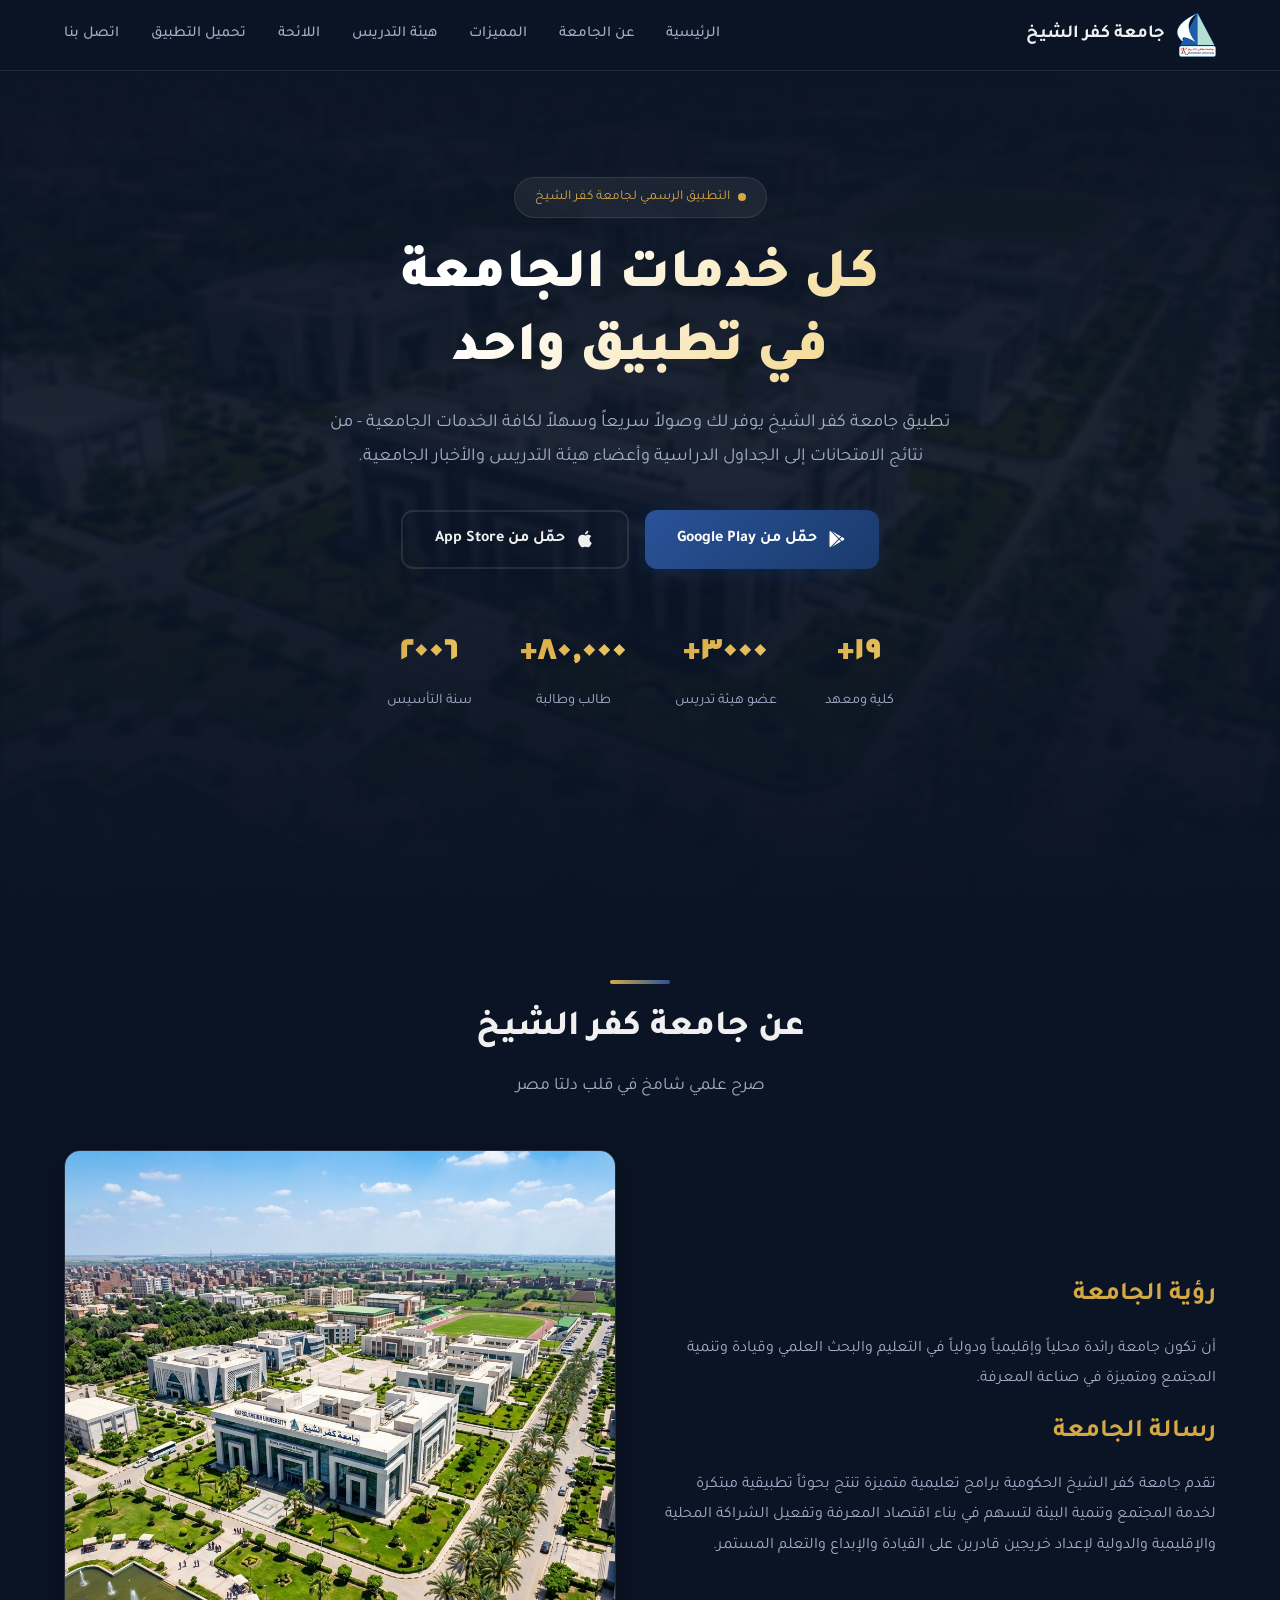
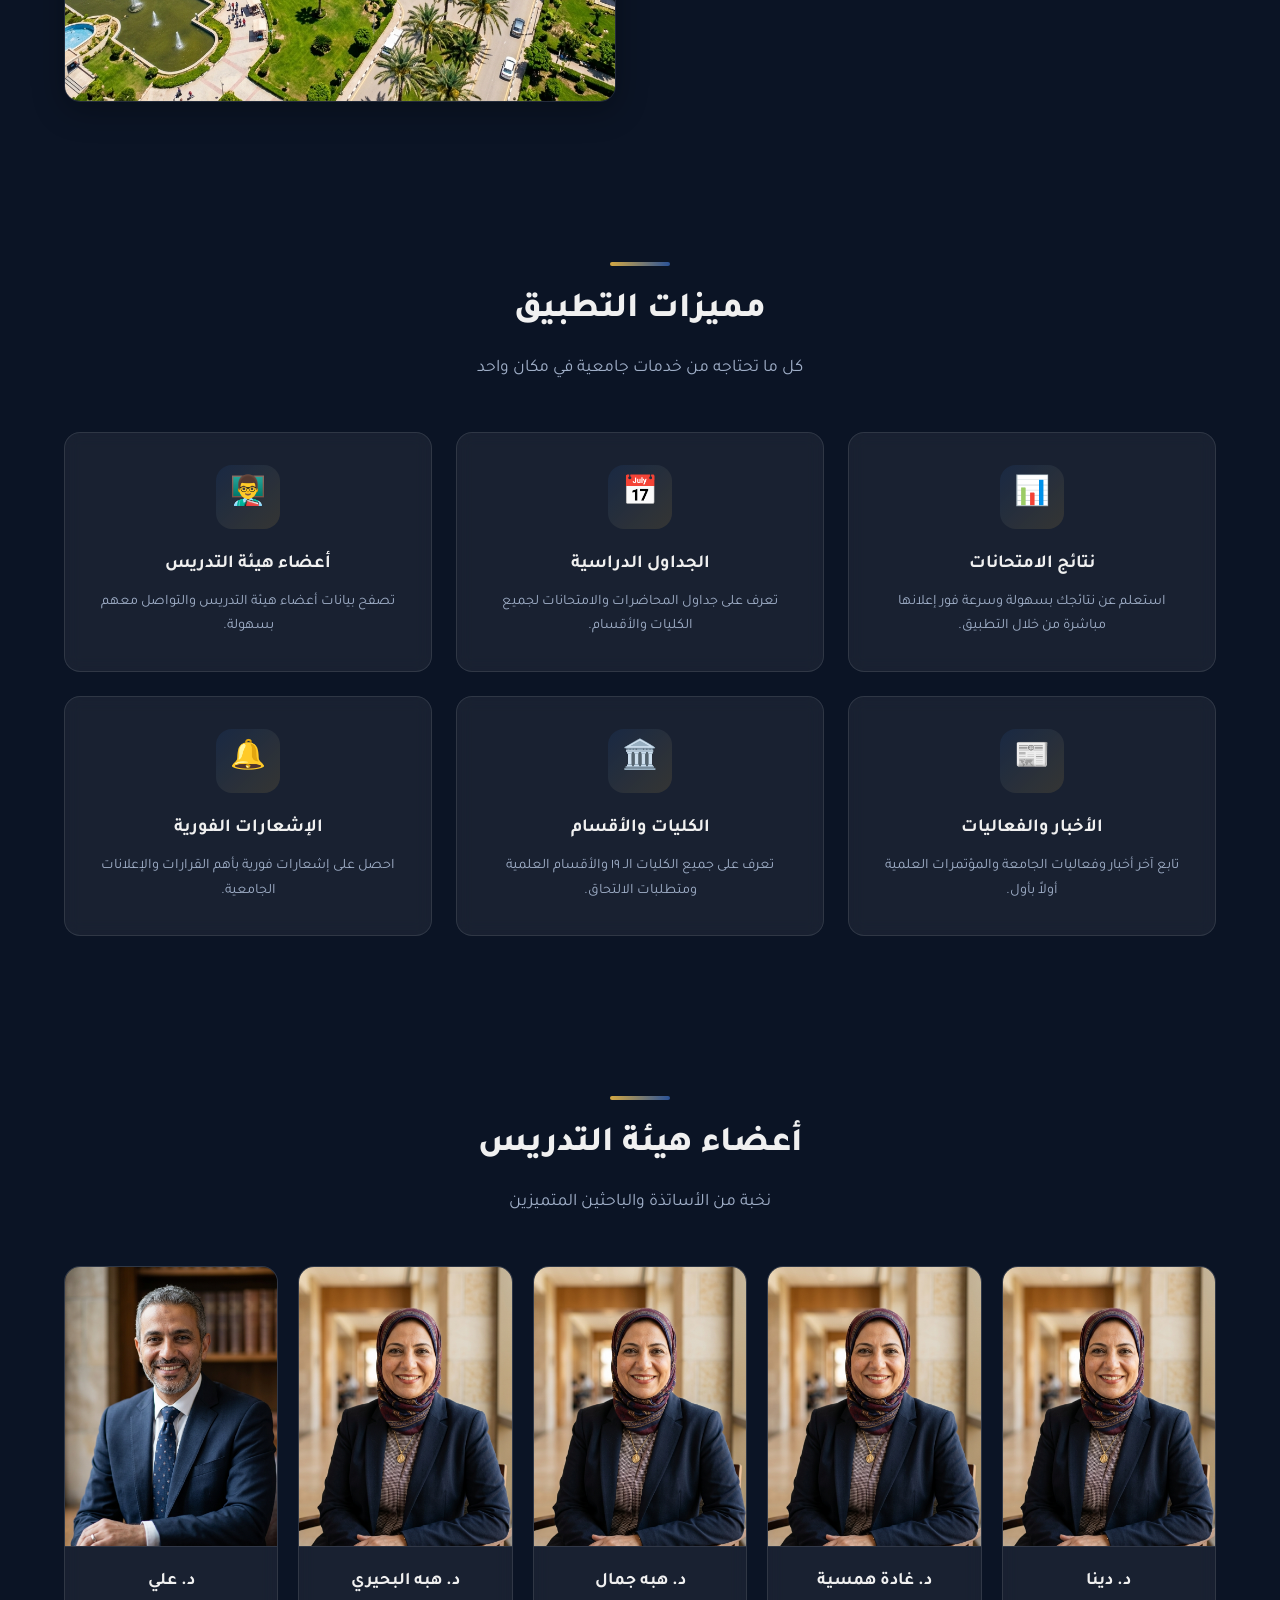
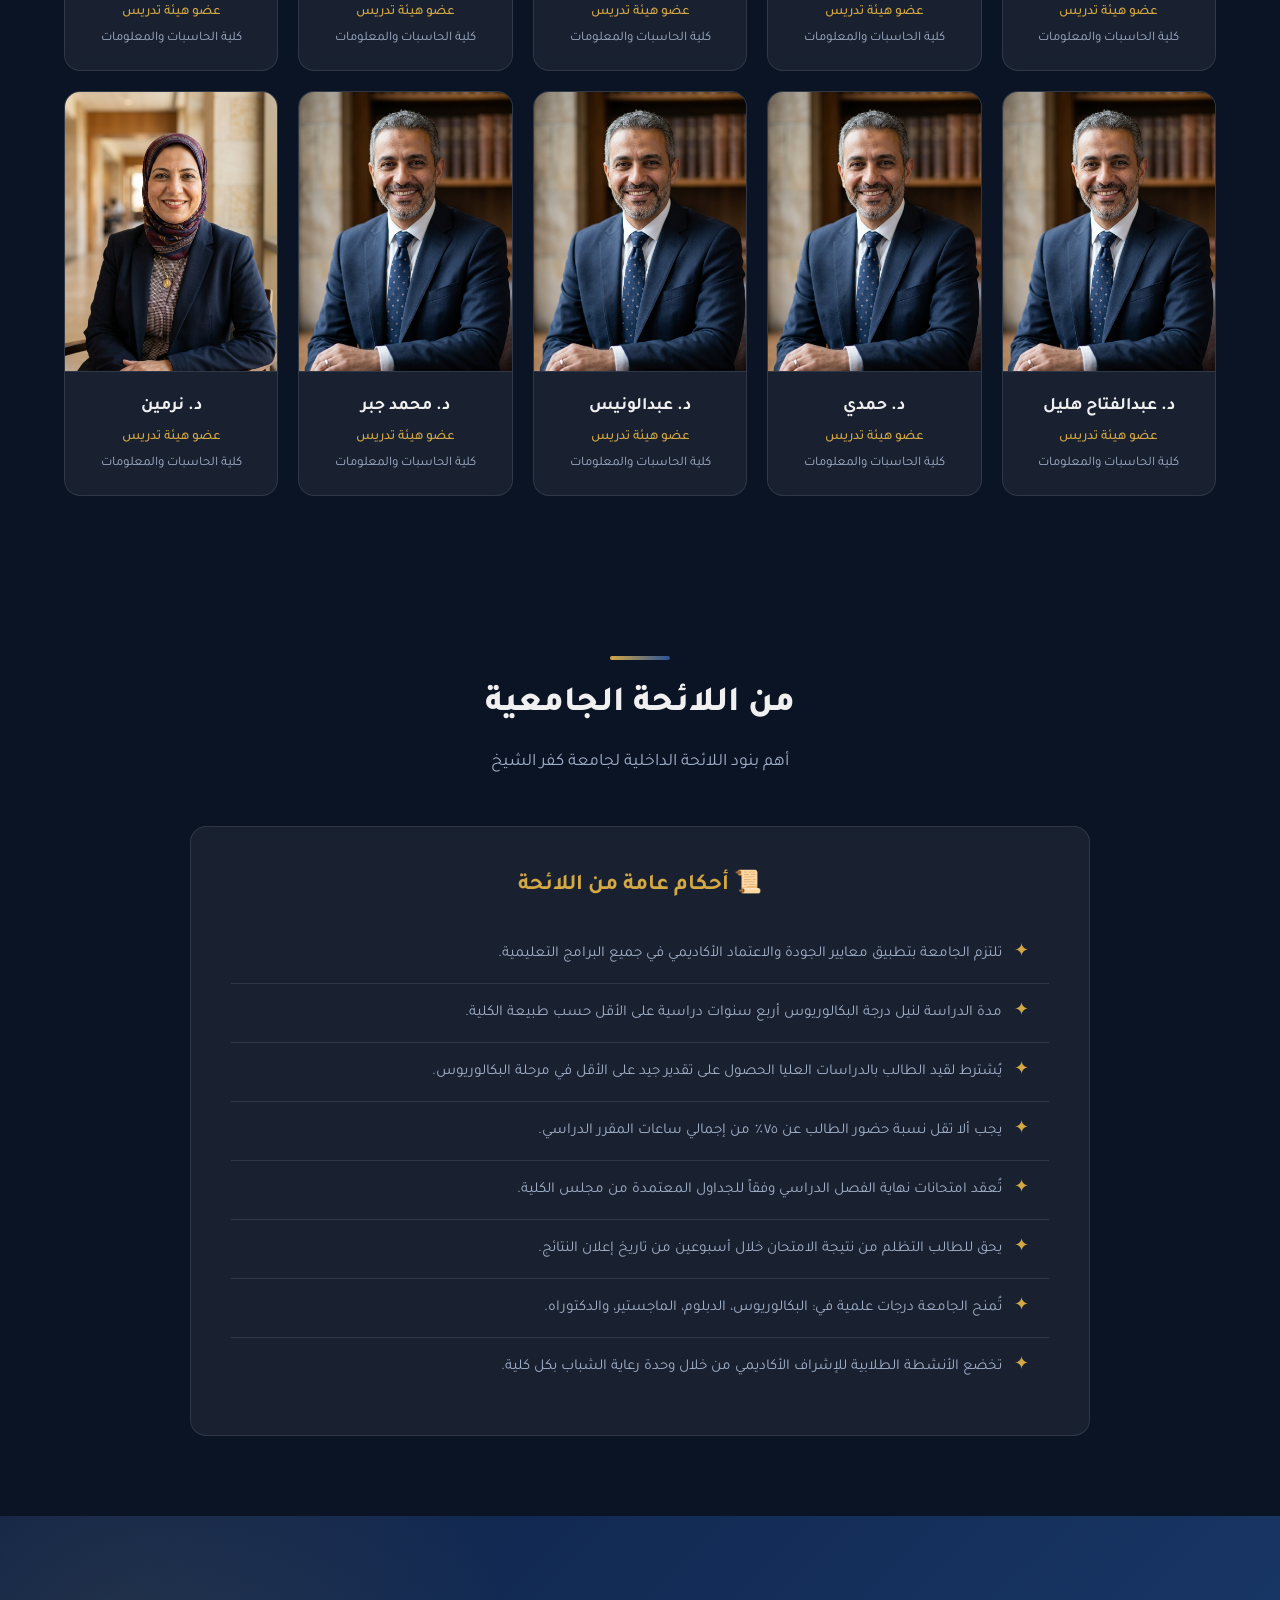
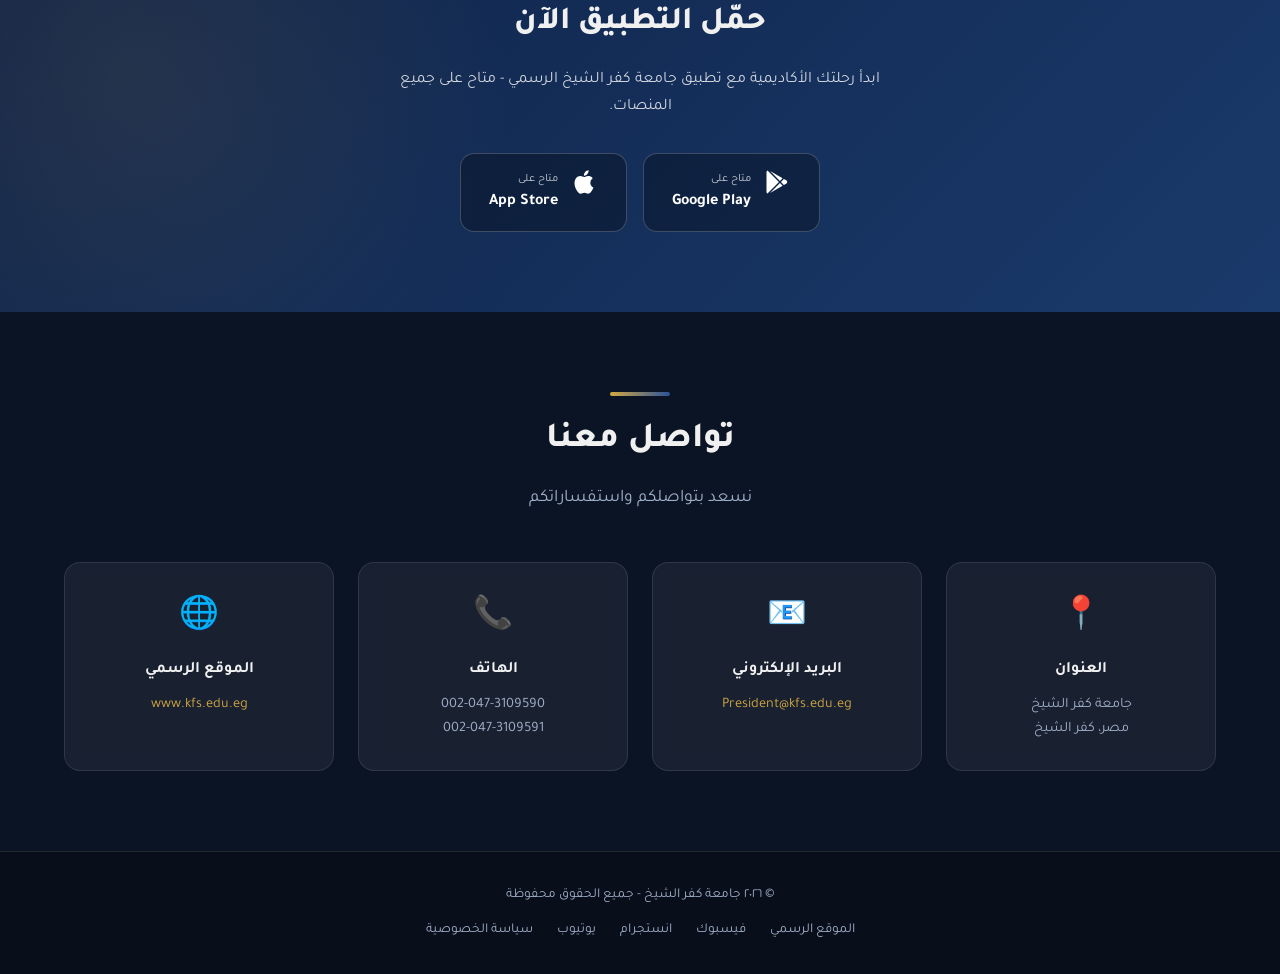
==== index.html @ 8e5686a5 "feat: initialize college website project with structured layout, responsive styling, and core assets" ====
<!DOCTYPE html>
<html lang="ar" dir="rtl">
<head>
  <meta charset="UTF-8">
  <meta name="viewport" content="width=device-width, initial-scale=1.0">
  <title>جامعة كفر الشيخ | التطبيق الرسمي</title>
  <meta name="description" content="التطبيق الرسمي لجامعة كفر الشيخ - خدمات إلكترونية متكاملة للطلاب وأعضاء هيئة التدريس والموظفين. حمّل التطبيق الآن.">
  <link rel="stylesheet" href="style.css">
</head>
<body>

<!-- ========== NAVBAR ========== -->
<nav class="navbar" id="navbar">
  <div class="container">
    <a href="#" class="nav-logo">
      <img src="assets/logo.png" alt="شعار جامعة كفر الشيخ" style="height:44px;">
      <span>جامعة كفر الشيخ</span>
    </a>
    <ul class="nav-links" id="navLinks">
      <li><a href="#hero">الرئيسية</a></li>
      <li><a href="#about">عن الجامعة</a></li>
      <li><a href="#features">المميزات</a></li>
      <li><a href="#faculty">هيئة التدريس</a></li>
      <li><a href="#regulations">اللائحة</a></li>
      <li><a href="#download">تحميل التطبيق</a></li>
      <li><a href="#contact">اتصل بنا</a></li>
    </ul>
    <button class="nav-toggle" id="navToggle" aria-label="القائمة">☰</button>
  </div>
</nav>

<!-- ========== HERO ========== -->
<section class="hero" id="hero">
  <div class="hero-bg">
    <img src="assets/images/campus-hero.png" alt="حرم جامعة كفر الشيخ">
  </div>
  <div class="container">
    <div class="hero-badge">
      <span class="dot"></span>
      التطبيق الرسمي لجامعة كفر الشيخ
    </div>
    <h1>كل خدمات الجامعة<br>في تطبيق واحد</h1>
    <p>تطبيق جامعة كفر الشيخ يوفر لك وصولاً سريعاً وسهلاً لكافة الخدمات الجامعية - من نتائج الامتحانات إلى الجداول الدراسية وأعضاء هيئة التدريس والأخبار الجامعية.</p>
    <div class="hero-buttons">
      <a href="https://play.google.com/store/apps/details?id=kfs.edu.eg&hl=ar" target="_blank" class="btn-primary" id="hero-download-btn">
        <svg width="20" height="20" viewBox="0 0 24 24" fill="currentColor"><path d="M3,20.5V3.5C3,2.91 3.34,2.39 3.84,2.15L13.69,12L3.84,21.85C3.34,21.61 3,21.09 3,20.5M16.81,15.12L6.05,21.34L14.54,12.85L16.81,15.12M20.16,10.81C20.5,11.08 20.75,11.5 20.75,12C20.75,12.5 20.53,12.9 20.18,13.18L17.89,14.5L15.39,12L17.89,9.5L20.16,10.81M6.05,2.66L16.81,8.88L14.54,11.15L6.05,2.66Z"/></svg>
        حمّل من Google Play
      </a>
      <a href="https://apps.apple.com/us/app/%D8%AC%D8%A7%D9%85%D8%B9%D8%A9-%D9%83%D9%81%D8%B1%D8%A7%D9%84%D8%B4%D9%8A%D8%AE/id6449624998" target="_blank" class="btn-outline" id="hero-appstore-btn">
        <svg width="20" height="20" viewBox="0 0 24 24" fill="currentColor"><path d="M18.71,19.5C17.88,20.74 17,21.95 15.66,21.97C14.32,22 13.89,21.18 12.37,21.18C10.84,21.18 10.37,21.95 9.1,22C7.79,22.05 6.8,20.68 5.96,19.47C4.25,17 2.94,12.45 4.7,9.39C5.57,7.87 7.13,6.91 8.82,6.88C10.1,6.86 11.32,7.75 12.11,7.75C12.89,7.75 14.37,6.68 15.92,6.84C16.57,6.87 18.39,7.1 19.56,8.82C19.47,8.88 17.39,10.1 17.41,12.63C17.44,15.65 20.06,16.66 20.09,16.67C20.06,16.74 19.67,18.11 18.71,19.5M13,3.5C13.73,2.67 14.94,2.04 15.94,2C16.07,3.17 15.6,4.35 14.9,5.19C14.21,6.04 13.07,6.7 11.95,6.61C11.8,5.46 12.36,4.26 13,3.5Z"/></svg>
        حمّل من App Store
      </a>
    </div>
    <div class="hero-stats">
      <div class="stat-item">
        <div class="stat-number">١٩+</div>
        <div class="stat-label">كلية ومعهد</div>
      </div>
      <div class="stat-item">
        <div class="stat-number">٣٠٠٠+</div>
        <div class="stat-label">عضو هيئة تدريس</div>
      </div>
      <div class="stat-item">
        <div class="stat-number">٨٠,٠٠٠+</div>
        <div class="stat-label">طالب وطالبة</div>
      </div>
      <div class="stat-item">
        <div class="stat-number">٢٠٠٦</div>
        <div class="stat-label">سنة التأسيس</div>
      </div>
    </div>
  </div>
</section>

<!-- ========== ABOUT ========== -->
<section id="about">
  <div class="container">
    <div class="accent-line"></div>
    <h2 class="section-title">عن جامعة كفر الشيخ</h2>
    <p class="section-subtitle">صرح علمي شامخ في قلب دلتا مصر</p>
    <div class="about-grid">
      <div class="about-text">
        <h3>رؤية الجامعة</h3>
        <p>أن تكون جامعة رائدة محلياً وإقليمياً ودولياً في التعليم والبحث العلمي وقيادة وتنمية المجتمع ومتميزة في صناعة المعرفة.</p>
        <h3>رسالة الجامعة</h3>
        <p>تقدم جامعة كفر الشيخ الحكومية برامج تعليمية متميزة تنتج بحوثاً تطبيقية مبتكرة لخدمة المجتمع وتنمية البيئة لتسهم في بناء اقتصاد المعرفة وتفعيل الشراكة المحلية والإقليمية والدولية لإعداد خريجين قادرين على القيادة والإبداع والتعلم المستمر.</p>
      </div>
      <div class="about-image">
        <img src="assets/images/campus-hero.png" alt="حرم جامعة كفر الشيخ" loading="lazy">
      </div>
    </div>
  </div>
</section>

<!-- ========== FEATURES ========== -->
<section id="features">
  <div class="container">
    <div class="accent-line"></div>
    <h2 class="section-title">مميزات التطبيق</h2>
    <p class="section-subtitle">كل ما تحتاجه من خدمات جامعية في مكان واحد</p>
    <div class="features-grid">
      <div class="feature-card">
        <div class="feature-icon">📊</div>
        <h3>نتائج الامتحانات</h3>
        <p>استعلم عن نتائجك بسهولة وسرعة فور إعلانها مباشرة من خلال التطبيق.</p>
      </div>
      <div class="feature-card">
        <div class="feature-icon">📅</div>
        <h3>الجداول الدراسية</h3>
        <p>تعرف على جداول المحاضرات والامتحانات لجميع الكليات والأقسام.</p>
      </div>
      <div class="feature-card">
        <div class="feature-icon">👨‍🏫</div>
        <h3>أعضاء هيئة التدريس</h3>
        <p>تصفح بيانات أعضاء هيئة التدريس والتواصل معهم بسهولة.</p>
      </div>
      <div class="feature-card">
        <div class="feature-icon">📰</div>
        <h3>الأخبار والفعاليات</h3>
        <p>تابع آخر أخبار وفعاليات الجامعة والمؤتمرات العلمية أولاً بأول.</p>
      </div>
      <div class="feature-card">
        <div class="feature-icon">🏛️</div>
        <h3>الكليات والأقسام</h3>
        <p>تعرف على جميع الكليات الـ ١٩ والأقسام العلمية ومتطلبات الالتحاق.</p>
      </div>
      <div class="feature-card">
        <div class="feature-icon">🔔</div>
        <h3>الإشعارات الفورية</h3>
        <p>احصل على إشعارات فورية بأهم القرارات والإعلانات الجامعية.</p>
      </div>
    </div>
  </div>
</section>

<!-- ========== FACULTY ========== -->
<section id="faculty">
  <div class="container">
    <div class="accent-line"></div>
    <h2 class="section-title">أعضاء هيئة التدريس</h2>
    <p class="section-subtitle">نخبة من الأساتذة والباحثين المتميزين</p>
    <div class="faculty-grid">
      <div class="faculty-card">
        <img src="assets/images/professor-female.png" alt="د. دينا" class="faculty-img" loading="lazy">
        <div class="faculty-info">
          <h3>د. دينا</h3>
          <div class="title">عضو هيئة تدريس</div>
          <div class="dept">كلية الحاسبات والمعلومات</div>
        </div>
      </div>
      <div class="faculty-card">
        <img src="assets/images/professor-female.png" alt="د. غادة همسية" class="faculty-img" loading="lazy">
        <div class="faculty-info">
          <h3>د. غادة همسية</h3>
          <div class="title">عضو هيئة تدريس</div>
          <div class="dept">كلية الحاسبات والمعلومات</div>
        </div>
      </div>
      <div class="faculty-card">
        <img src="assets/images/professor-female.png" alt="د. هبه جمال" class="faculty-img" loading="lazy">
        <div class="faculty-info">
          <h3>د. هبه جمال</h3>
          <div class="title">عضو هيئة تدريس</div>
          <div class="dept">كلية الحاسبات والمعلومات</div>
        </div>
      </div>
      <div class="faculty-card">
        <img src="assets/images/professor-female.png" alt="د. هبه البحيري" class="faculty-img" loading="lazy">
        <div class="faculty-info">
          <h3>د. هبه البحيري</h3>
          <div class="title">عضو هيئة تدريس</div>
          <div class="dept">كلية الحاسبات والمعلومات</div>
        </div>
      </div>
      <div class="faculty-card">
        <img src="assets/images/professor-male.png" alt="د. علي" class="faculty-img" loading="lazy">
        <div class="faculty-info">
          <h3>د. علي</h3>
          <div class="title">عضو هيئة تدريس</div>
          <div class="dept">كلية الحاسبات والمعلومات</div>
        </div>
      </div>
      <div class="faculty-card">
        <img src="assets/images/professor-male.png" alt="د. عبدالفتاح هليل" class="faculty-img" loading="lazy">
        <div class="faculty-info">
          <h3>د. عبدالفتاح هليل</h3>
          <div class="title">عضو هيئة تدريس</div>
          <div class="dept">كلية الحاسبات والمعلومات</div>
        </div>
      </div>
      <div class="faculty-card">
        <img src="assets/images/professor-male.png" alt="د. حمدي" class="faculty-img" loading="lazy">
        <div class="faculty-info">
          <h3>د. حمدي</h3>
          <div class="title">عضو هيئة تدريس</div>
          <div class="dept">كلية الحاسبات والمعلومات</div>
        </div>
      </div>
      <div class="faculty-card">
        <img src="assets/images/professor-male.png" alt="د. عبدالونيس" class="faculty-img" loading="lazy">
        <div class="faculty-info">
          <h3>د. عبدالونيس</h3>
          <div class="title">عضو هيئة تدريس</div>
          <div class="dept">كلية الحاسبات والمعلومات</div>
        </div>
      </div>
      <div class="faculty-card">
        <img src="assets/images/professor-male.png" alt="د. محمد جبر" class="faculty-img" loading="lazy">
        <div class="faculty-info">
          <h3>د. محمد جبر</h3>
          <div class="title">عضو هيئة تدريس</div>
          <div class="dept">كلية الحاسبات والمعلومات</div>
        </div>
      </div>
      <div class="faculty-card">
        <img src="assets/images/professor-female.png" alt="د. نرمين" class="faculty-img" loading="lazy">
        <div class="faculty-info">
          <h3>د. نرمين</h3>
          <div class="title">عضو هيئة تدريس</div>
          <div class="dept">كلية الحاسبات والمعلومات</div>
        </div>
      </div>
    </div>
  </div>
</section>

<!-- ========== REGULATIONS ========== -->
<section id="regulations">
  <div class="container">
    <div class="accent-line"></div>
    <h2 class="section-title">من اللائحة الجامعية</h2>
    <p class="section-subtitle">أهم بنود اللائحة الداخلية لجامعة كفر الشيخ</p>
    <div class="regulations-card">
      <h3>📜 أحكام عامة من اللائحة</h3>
      <ul class="reg-list">
        <li>
          <span class="reg-icon">✦</span>
          تلتزم الجامعة بتطبيق معايير الجودة والاعتماد الأكاديمي في جميع البرامج التعليمية.
        </li>
        <li>
          <span class="reg-icon">✦</span>
          مدة الدراسة لنيل درجة البكالوريوس أربع سنوات دراسية على الأقل حسب طبيعة الكلية.
        </li>
        <li>
          <span class="reg-icon">✦</span>
          يُشترط لقيد الطالب بالدراسات العليا الحصول على تقدير جيد على الأقل في مرحلة البكالوريوس.
        </li>
        <li>
          <span class="reg-icon">✦</span>
          يجب ألا تقل نسبة حضور الطالب عن ٧٥٪ من إجمالي ساعات المقرر الدراسي.
        </li>
        <li>
          <span class="reg-icon">✦</span>
          تُعقد امتحانات نهاية الفصل الدراسي وفقاً للجداول المعتمدة من مجلس الكلية.
        </li>
        <li>
          <span class="reg-icon">✦</span>
          يحق للطالب التظلم من نتيجة الامتحان خلال أسبوعين من تاريخ إعلان النتائج.
        </li>
        <li>
          <span class="reg-icon">✦</span>
          تُمنح الجامعة درجات علمية في: البكالوريوس، الدبلوم، الماجستير، والدكتوراه.
        </li>
        <li>
          <span class="reg-icon">✦</span>
          تخضع الأنشطة الطلابية للإشراف الأكاديمي من خلال وحدة رعاية الشباب بكل كلية.
        </li>
      </ul>
    </div>
  </div>
</section>

<!-- ========== DOWNLOAD ========== -->
<section class="download-section" id="download">
  <div class="container">
    <div class="download-content">
      <h2>حمّل التطبيق الآن</h2>
      <p>ابدأ رحلتك الأكاديمية مع تطبيق جامعة كفر الشيخ الرسمي - متاح على جميع المنصات.</p>
      <div class="store-buttons">
        <a href="https://play.google.com/store/apps/details?id=kfs.edu.eg&hl=ar" target="_blank" class="store-btn" id="download-google-btn">
          <span class="store-icon">
            <svg width="28" height="28" viewBox="0 0 24 24" fill="currentColor"><path d="M3,20.5V3.5C3,2.91 3.34,2.39 3.84,2.15L13.69,12L3.84,21.85C3.34,21.61 3,21.09 3,20.5M16.81,15.12L6.05,21.34L14.54,12.85L16.81,15.12M20.16,10.81C20.5,11.08 20.75,11.5 20.75,12C20.75,12.5 20.53,12.9 20.18,13.18L17.89,14.5L15.39,12L17.89,9.5L20.16,10.81M6.05,2.66L16.81,8.88L14.54,11.15L6.05,2.66Z"/></svg>
          </span>
          <div class="store-btn-text">
            <small>متاح على</small>
            <span>Google Play</span>
          </div>
        </a>
        <a href="https://apps.apple.com/us/app/%D8%AC%D8%A7%D9%85%D8%B9%D8%A9-%D9%83%D9%81%D8%B1%D8%A7%D9%84%D8%B4%D9%8A%D8%AE/id6449624998" target="_blank" class="store-btn" id="download-apple-btn">
          <span class="store-icon">
            <svg width="28" height="28" viewBox="0 0 24 24" fill="currentColor"><path d="M18.71,19.5C17.88,20.74 17,21.95 15.66,21.97C14.32,22 13.89,21.18 12.37,21.18C10.84,21.18 10.37,21.95 9.1,22C7.79,22.05 6.8,20.68 5.96,19.47C4.25,17 2.94,12.45 4.7,9.39C5.57,7.87 7.13,6.91 8.82,6.88C10.1,6.86 11.32,7.75 12.11,7.75C12.89,7.75 14.37,6.68 15.92,6.84C16.57,6.87 18.39,7.1 19.56,8.82C19.47,8.88 17.39,10.1 17.41,12.63C17.44,15.65 20.06,16.66 20.09,16.67C20.06,16.74 19.67,18.11 18.71,19.5M13,3.5C13.73,2.67 14.94,2.04 15.94,2C16.07,3.17 15.6,4.35 14.9,5.19C14.21,6.04 13.07,6.7 11.95,6.61C11.8,5.46 12.36,4.26 13,3.5Z"/></svg>
          </span>
          <div class="store-btn-text">
            <small>متاح على</small>
            <span>App Store</span>
          </div>
        </a>
      </div>
    </div>
  </div>
</section>

<!-- ========== CONTACT ========== -->
<section id="contact">
  <div class="container">
    <div class="accent-line"></div>
    <h2 class="section-title">تواصل معنا</h2>
    <p class="section-subtitle">نسعد بتواصلكم واستفساراتكم</p>
    <div class="contact-grid">
      <div class="contact-card">
        <div class="contact-icon">📍</div>
        <h3>العنوان</h3>
        <p>جامعة كفر الشيخ<br>مصر، كفر الشيخ</p>
      </div>
      <div class="contact-card">
        <div class="contact-icon">📧</div>
        <h3>البريد الإلكتروني</h3>
        <p><a href="mailto:President@kfs.edu.eg">President@kfs.edu.eg</a></p>
      </div>
      <div class="contact-card">
        <div class="contact-icon">📞</div>
        <h3>الهاتف</h3>
        <p dir="ltr">002-047-3109590<br>002-047-3109591</p>
      </div>
      <div class="contact-card">
        <div class="contact-icon">🌐</div>
        <h3>الموقع الرسمي</h3>
        <p><a href="https://www.kfs.edu.eg" target="_blank">www.kfs.edu.eg</a></p>
      </div>
    </div>
  </div>
</section>

<!-- ========== FOOTER ========== -->
<footer class="footer">
  <div class="container">
    <p>© ٢٠٢٦ جامعة كفر الشيخ - جميع الحقوق محفوظة</p>
    <div class="footer-links">
      <a href="https://www.kfs.edu.eg" target="_blank">الموقع الرسمي</a>
      <a href="https://www.facebook.com/www.kfs.edu.eg" target="_blank">فيسبوك</a>
      <a href="https://www.instagram.com/kfsuni/" target="_blank">انستجرام</a>
      <a href="https://www.youtube.com/channel/UCOnci330Iqfp9uHbZcd-fKg" target="_blank">يوتيوب</a>
      <a href="https://kfs.edu.eg/displaytopic.aspx?topic=97538" target="_blank">سياسة الخصوصية</a>
    </div>
  </div>
</footer>

<script>
// Mobile nav toggle
const navToggle = document.getElementById('navToggle');
const navLinks = document.getElementById('navLinks');
navToggle.addEventListener('click', () => navLinks.classList.toggle('active'));
navLinks.querySelectorAll('a').forEach(a => a.addEventListener('click', () => navLinks.classList.remove('active')));

// Scroll animations
const observer = new IntersectionObserver((entries) => {
  entries.forEach(e => { if(e.isIntersecting) { e.target.classList.add('animate-in'); observer.unobserve(e.target); } });
}, { threshold: 0.1 });
document.querySelectorAll('.feature-card, .faculty-card, .contact-card, .about-grid, .regulations-card').forEach(el => observer.observe(el));

// Navbar background on scroll
window.addEventListener('scroll', () => {
  document.getElementById('navbar').style.background = window.scrollY > 50 ? 'rgba(11,20,37,0.95)' : 'rgba(11,20,37,0.85)';
});
</script>
</body>
</html>
---- style.css ----
@import url('https://fonts.googleapis.com/css2?family=Tajawal:wght@300;400;500;700;800;900&display=swap');

:root {
  --primary: #1a3a6b;
  --primary-light: #2a5298;
  --primary-dark: #0e2247;
  --accent: #d4a843;
  --accent-light: #f0cc6b;
  --bg-dark: #0b1425;
  --bg-card: rgba(26, 58, 107, 0.08);
  --bg-glass: rgba(255,255,255,0.06);
  --text: #f0f0f0;
  --text-muted: #a0afc8;
  --border: rgba(255,255,255,0.1);
  --shadow: 0 8px 32px rgba(0,0,0,0.3);
  --radius: 16px;
  --transition: 0.3s cubic-bezier(0.4,0,0.2,1);
}

*, *::before, *::after { margin:0; padding:0; box-sizing:border-box; }

html {
  scroll-behavior: smooth;
  font-size: 16px;
}

body {
  font-family: 'Tajawal', sans-serif;
  background: var(--bg-dark);
  color: var(--text);
  direction: rtl;
  line-height: 1.7;
  overflow-x: hidden;
}

/* === Scrollbar === */
::-webkit-scrollbar { width: 8px; }
::-webkit-scrollbar-track { background: var(--bg-dark); }
::-webkit-scrollbar-thumb { background: var(--primary); border-radius: 4px; }

/* === Utility === */
.container { max-width: 1200px; margin: 0 auto; padding: 0 24px; }
.section-title {
  font-size: 2.2rem; font-weight: 800; text-align: center;
  margin-bottom: 12px; color: var(--text);
}
.section-subtitle {
  text-align: center; color: var(--text-muted); font-size: 1.1rem;
  margin-bottom: 48px; max-width: 600px; margin-inline: auto;
}
.accent-line {
  width: 60px; height: 4px; background: linear-gradient(90deg, var(--accent), var(--primary-light));
  border-radius: 2px; margin: 0 auto 16px;
}
section { padding: 80px 0; position: relative; }

/* === NAV === */
.navbar {
  position: fixed; top: 0; width: 100%; z-index: 1000;
  background: rgba(11,20,37,0.85); backdrop-filter: blur(16px);
  border-bottom: 1px solid var(--border); transition: var(--transition);
}
.navbar .container {
  display: flex; align-items: center; justify-content: space-between;
  height: 70px;
}
.nav-logo { display:flex; align-items:center; gap:12px; text-decoration:none; }
.nav-logo .logo-icon {
  width:44px; height:44px; background: linear-gradient(135deg, var(--primary-light), var(--accent));
  border-radius:12px; display:flex; align-items:center; justify-content:center;
  font-size:1.4rem; font-weight:900; color:#fff;
}
.nav-logo span { font-size:1.15rem; font-weight:700; color:var(--text); }

.nav-links { display:flex; gap:32px; list-style:none; }
.nav-links a {
  color: var(--text-muted); text-decoration:none; font-weight:500;
  font-size:0.95rem; transition: var(--transition); position:relative;
}
.nav-links a::after {
  content:''; position:absolute; bottom:-4px; right:0; width:0; height:2px;
  background: var(--accent); transition: var(--transition);
}
.nav-links a:hover { color: var(--text); }
.nav-links a:hover::after { width:100%; }

.nav-toggle { display:none; background:none; border:none; color:var(--text); font-size:1.5rem; cursor:pointer; }

/* === HERO === */
.hero {
  min-height: 100vh; display:flex; align-items:center;
  position:relative; overflow:hidden; padding-top:70px;
}
.hero-bg {
  position:absolute; inset:0; z-index:0;
}
.hero-bg img {
  width:100%; height:100%; object-fit:cover; opacity:0.2;
  filter: blur(2px);
}
.hero-bg::after {
  content:''; position:absolute; inset:0;
  background: linear-gradient(180deg, var(--bg-dark) 0%, rgba(11,20,37,0.6) 50%, var(--bg-dark) 100%);
}
.hero .container { position:relative; z-index:1; text-align:center; }

.hero-badge {
  display:inline-flex; align-items:center; gap:8px;
  background: var(--bg-glass); border:1px solid var(--border);
  padding: 8px 20px; border-radius: 999px; font-size:0.85rem;
  color: var(--accent); margin-bottom:24px; backdrop-filter: blur(8px);
}
.hero-badge .dot { width:8px; height:8px; border-radius:50%; background:var(--accent); animation: pulse 2s infinite; }

.hero h1 {
  font-size: clamp(2rem, 5vw, 3.5rem); font-weight:900;
  line-height:1.3; margin-bottom:20px;
  background: linear-gradient(135deg, #fff 30%, var(--accent-light));
  -webkit-background-clip: text; -webkit-text-fill-color: transparent;
  background-clip: text;
}
.hero p {
  font-size:1.15rem; color:var(--text-muted); max-width:650px;
  margin: 0 auto 36px; line-height:1.8;
}

.hero-buttons { display:flex; gap:16px; justify-content:center; flex-wrap:wrap; }
.btn-primary, .btn-outline {
  display:inline-flex; align-items:center; gap:10px;
  padding:14px 32px; border-radius:12px; font-family:'Tajawal';
  font-size:1rem; font-weight:700; text-decoration:none;
  transition: var(--transition); cursor:pointer;
}
.btn-primary {
  background: linear-gradient(135deg, var(--primary-light), var(--primary));
  color:#fff; border:none; box-shadow: 0 4px 20px rgba(26,58,107,0.4);
}
.btn-primary:hover { transform:translateY(-2px); box-shadow: 0 8px 30px rgba(26,58,107,0.5); }
.btn-outline {
  background: transparent; color:var(--text);
  border:2px solid var(--border);
}
.btn-outline:hover { border-color:var(--accent); color:var(--accent); }

.hero-stats {
  display:flex; justify-content:center; gap:48px; margin-top:56px;
  flex-wrap:wrap;
}
.stat-item { text-align:center; }
.stat-number {
  font-size:2.2rem; font-weight:900;
  background: linear-gradient(135deg, var(--accent), var(--accent-light));
  -webkit-background-clip:text; -webkit-text-fill-color:transparent;
  background-clip:text;
}
.stat-label { font-size:0.9rem; color:var(--text-muted); margin-top:4px; }

/* === ABOUT === */
.about-grid { display:grid; grid-template-columns: 1fr 1fr; gap:48px; align-items:center; }
.about-text h3 { font-size:1.6rem; font-weight:700; margin-bottom:16px; color:var(--accent); }
.about-text p { color:var(--text-muted); line-height:1.9; margin-bottom:16px; }
.about-image {
  border-radius:var(--radius); overflow:hidden; box-shadow:var(--shadow);
  border:1px solid var(--border);
}
.about-image img { width:100%; height:100%; object-fit:cover; display:block; }

/* === FEATURES === */
.features-grid { display:grid; grid-template-columns:repeat(auto-fit, minmax(280px,1fr)); gap:24px; }
.feature-card {
  background: var(--bg-glass); border:1px solid var(--border);
  border-radius:var(--radius); padding:32px; text-align:center;
  transition: var(--transition); backdrop-filter:blur(8px);
}
.feature-card:hover { transform:translateY(-6px); border-color:var(--primary-light); background:rgba(26,58,107,0.12); }
.feature-icon {
  width:64px; height:64px; border-radius:16px; margin:0 auto 20px;
  display:flex; align-items:center; justify-content:center;
  font-size:1.8rem;
  background: linear-gradient(135deg, rgba(26,58,107,0.3), rgba(212,168,67,0.15));
}
.feature-card h3 { font-size:1.15rem; font-weight:700; margin-bottom:10px; }
.feature-card p { font-size:0.9rem; color:var(--text-muted); line-height:1.7; }

/* === FACULTY === */
.faculty-grid { display:grid; grid-template-columns:repeat(auto-fill, minmax(200px,1fr)); gap:20px; }
.faculty-card {
  background: var(--bg-glass); border:1px solid var(--border);
  border-radius:var(--radius); overflow:hidden; transition:var(--transition);
  backdrop-filter:blur(8px);
}
.faculty-card:hover { transform:translateY(-4px); border-color:var(--accent); }
.faculty-img {
  width:100%; height:280px; object-fit:cover; display:block;
  border-bottom:1px solid var(--border);
}
.faculty-info { padding:20px; text-align:center; }
.faculty-info h3 { font-size:1.1rem; font-weight:700; margin-bottom:4px; }
.faculty-info .title { color:var(--accent); font-size:0.85rem; font-weight:500; }
.faculty-info .dept { color:var(--text-muted); font-size:0.82rem; margin-top:4px; }

/* === REGULATIONS === */
.regulations-card {
  background: var(--bg-glass); border:1px solid var(--border);
  border-radius:var(--radius); padding:40px; backdrop-filter:blur(8px);
  max-width:900px; margin:0 auto;
}
.regulations-card h3 { font-size:1.4rem; font-weight:700; color:var(--accent); margin-bottom:20px; text-align:center; }
.reg-list { list-style:none; }
.reg-list li {
  padding:14px 20px; border-bottom:1px solid var(--border);
  display:flex; align-items:center; gap:12px; color:var(--text-muted);
  font-size:0.95rem; transition:var(--transition);
}
.reg-list li:last-child { border-bottom:none; }
.reg-list li:hover { color:var(--text); background:rgba(26,58,107,0.08); border-radius:8px; }
.reg-list li .reg-icon { color:var(--accent); font-size:1.1rem; flex-shrink:0; }

/* === DOWNLOAD === */
.download-section {
  background: linear-gradient(135deg, var(--primary-dark), var(--primary));
  position:relative; overflow:hidden;
}
.download-section::before {
  content:''; position:absolute; top:-60%; left:-20%; width:60%; height:200%;
  background: radial-gradient(circle, rgba(212,168,67,0.1) 0%, transparent 70%);
}
.download-content { text-align:center; position:relative; z-index:1; }
.download-content h2 { font-size:2rem; font-weight:800; margin-bottom:16px; }
.download-content p { color:rgba(255,255,255,0.8); margin-bottom:32px; max-width:500px; margin-inline:auto; }
.store-buttons { display:flex; justify-content:center; gap:16px; flex-wrap:wrap; }
.store-btn {
  display:inline-flex; align-items:center; gap:12px;
  background:rgba(0,0,0,0.3); border:1px solid rgba(255,255,255,0.2);
  padding:14px 28px; border-radius:14px; text-decoration:none;
  color:#fff; transition:var(--transition);
}
.store-btn:hover { background:rgba(0,0,0,0.5); transform:translateY(-2px); }
.store-btn .store-icon { font-size:1.8rem; }
.store-btn-text { text-align:right; }
.store-btn-text small { font-size:0.7rem; opacity:0.8; display:block; }
.store-btn-text span { font-size:1rem; font-weight:700; }

/* === CONTACT === */
.contact-grid { display:grid; grid-template-columns:repeat(auto-fit, minmax(250px,1fr)); gap:24px; }
.contact-card {
  background:var(--bg-glass); border:1px solid var(--border);
  border-radius:var(--radius); padding:28px; text-align:center;
  backdrop-filter:blur(8px); transition:var(--transition);
}
.contact-card:hover { border-color:var(--primary-light); }
.contact-icon { font-size:2rem; margin-bottom:12px; }
.contact-card h3 { font-size:1rem; font-weight:700; margin-bottom:8px; }
.contact-card p { color:var(--text-muted); font-size:0.9rem; }
.contact-card a { color:var(--accent); text-decoration:none; }

/* === FOOTER === */
.footer {
  background:rgba(0,0,0,0.3); border-top:1px solid var(--border);
  padding:32px 0; text-align:center;
}
.footer p { color:var(--text-muted); font-size:0.85rem; }
.footer-links { display:flex; justify-content:center; gap:24px; margin-top:12px; flex-wrap:wrap; }
.footer-links a { color:var(--text-muted); text-decoration:none; font-size:0.85rem; transition:var(--transition); }
.footer-links a:hover { color:var(--accent); }

/* === ANIMATIONS === */
@keyframes pulse {
  0%, 100% { opacity:1; transform:scale(1); }
  50% { opacity:0.5; transform:scale(1.3); }
}
@keyframes fadeInUp {
  from { opacity:0; transform:translateY(30px); }
  to { opacity:1; transform:translateY(0); }
}
.animate-in { animation: fadeInUp 0.6s ease forwards; }

/* === RESPONSIVE === */
@media (max-width:768px) {
  .nav-links { display:none; position:absolute; top:70px; right:0; width:100%;
    background:rgba(11,20,37,0.97); flex-direction:column; padding:24px;
    gap:16px; border-bottom:1px solid var(--border);
  }
  .nav-links.active { display:flex; }
  .nav-toggle { display:block; }
  .about-grid { grid-template-columns:1fr; }
  .hero-stats { gap:24px; }
  .hero h1 { font-size:2rem; }
  section { padding:60px 0; }
  .section-title { font-size:1.7rem; }
  .regulations-card { padding:24px; }
}
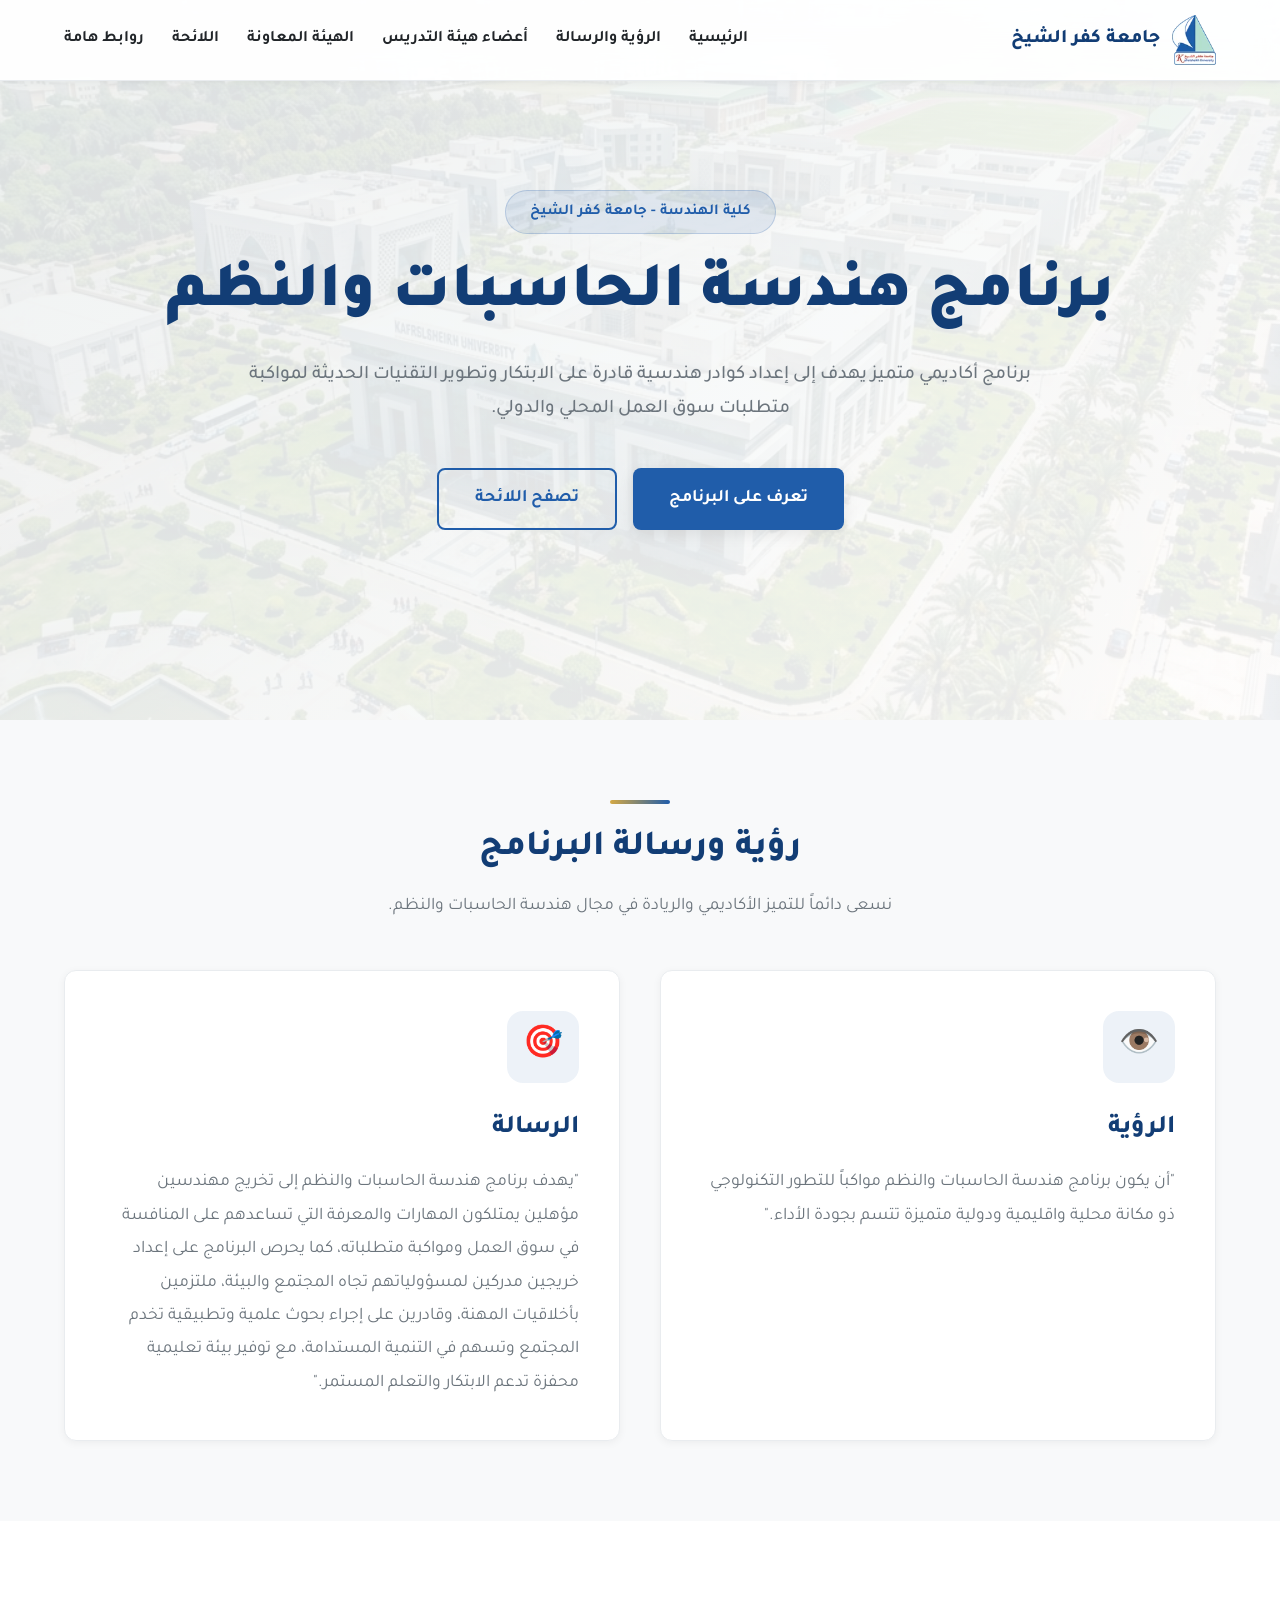
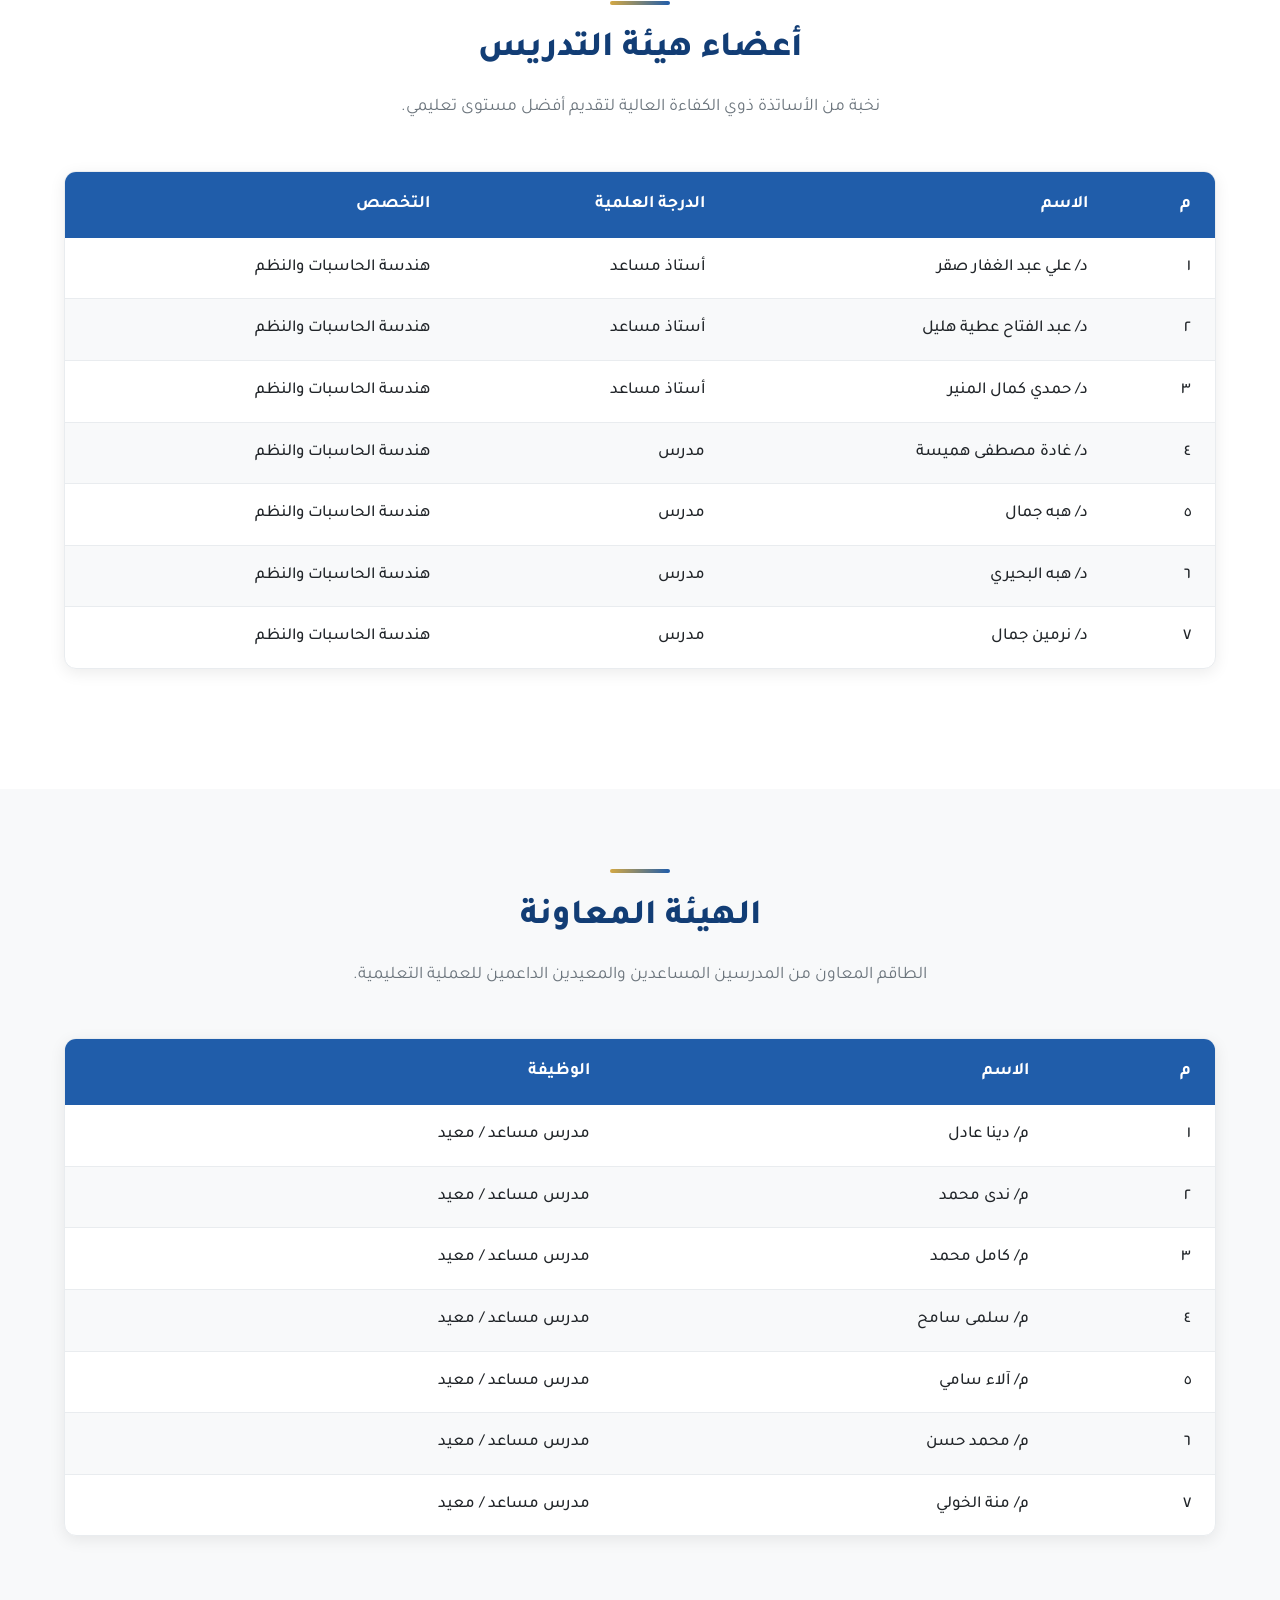
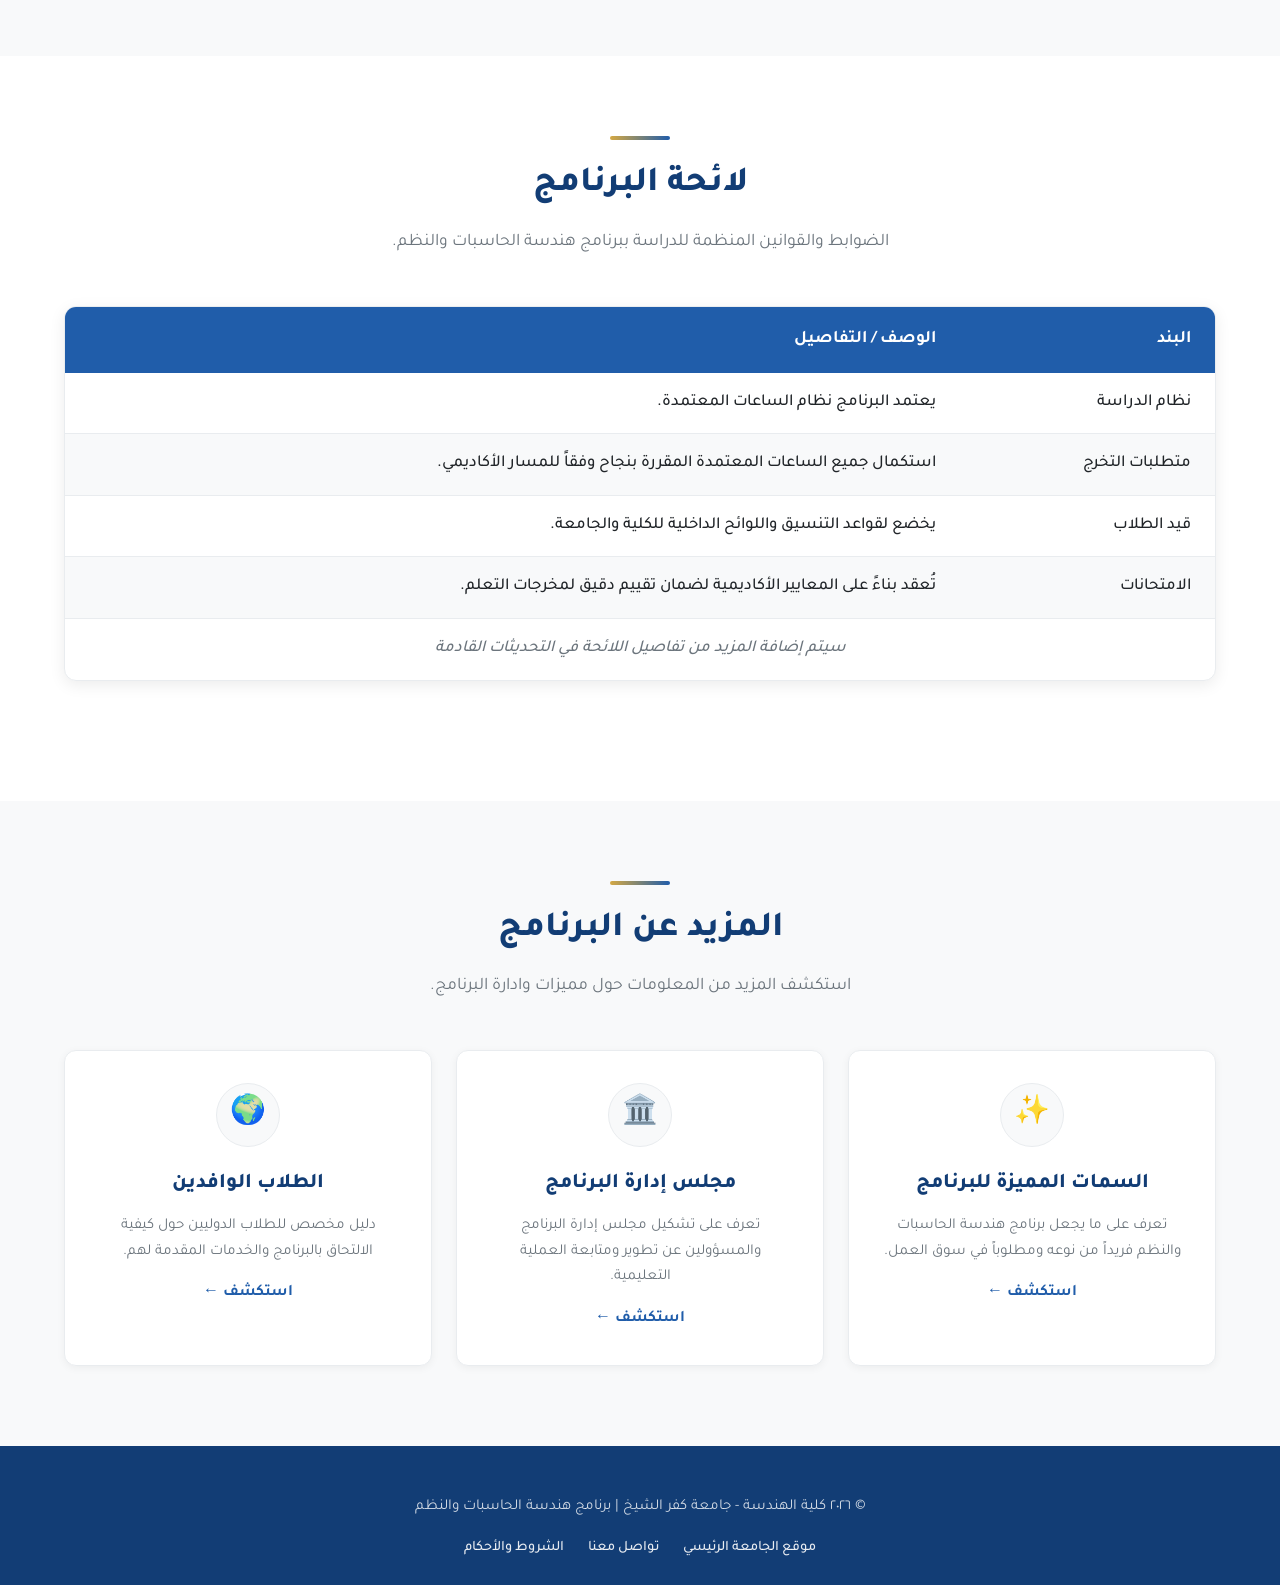
==== commit ec8393ba: "refactor: redesign CSS color palette and theme components for a light-themed interface and add .giti" ====
--- a/index.html
+++ b/index.html
@@ -3,8 +3,8 @@
 <head>
   <meta charset="UTF-8">
   <meta name="viewport" content="width=device-width, initial-scale=1.0">
-  <title>جامعة كفر الشيخ | التطبيق الرسمي</title>
-  <meta name="description" content="التطبيق الرسمي لجامعة كفر الشيخ - خدمات إلكترونية متكاملة للطلاب وأعضاء هيئة التدريس والموظفين. حمّل التطبيق الآن.">
+  <title>برنامج هندسة الحاسبات والنظم | جامعة كفر الشيخ</title>
+  <meta name="description" content="الصفحة الرسمية لبرنامج هندسة الحاسبات والنظم بكلية الهندسة - جامعة كفر الشيخ.">
   <link rel="stylesheet" href="style.css">
 </head>
 <body>
@@ -13,17 +13,16 @@
 <nav class="navbar" id="navbar">
   <div class="container">
     <a href="#" class="nav-logo">
-      <img src="assets/logo.png" alt="شعار جامعة كفر الشيخ" style="height:44px;">
+      <img src="assets/logo.png" alt="شعار جامعة كفر الشيخ">
       <span>جامعة كفر الشيخ</span>
     </a>
     <ul class="nav-links" id="navLinks">
       <li><a href="#hero">الرئيسية</a></li>
-      <li><a href="#about">عن الجامعة</a></li>
-      <li><a href="#features">المميزات</a></li>
-      <li><a href="#faculty">هيئة التدريس</a></li>
+      <li><a href="#vision-mission">الرؤية والرسالة</a></li>
+      <li><a href="#faculty">أعضاء هيئة التدريس</a></li>
+      <li><a href="#assistants">الهيئة المعاونة</a></li>
       <li><a href="#regulations">اللائحة</a></li>
-      <li><a href="#download">تحميل التطبيق</a></li>
-      <li><a href="#contact">اتصل بنا</a></li>
+      <li><a href="#more">روابط هامة</a></li>
     </ul>
     <button class="nav-toggle" id="navToggle" aria-label="القائمة">☰</button>
   </div>
@@ -31,302 +30,241 @@
 
 <!-- ========== HERO ========== -->
 <section class="hero" id="hero">
-  <div class="hero-bg">
-    <img src="assets/images/campus-hero.png" alt="حرم جامعة كفر الشيخ">
-  </div>
   <div class="container">
     <div class="hero-badge">
-      <span class="dot"></span>
-      التطبيق الرسمي لجامعة كفر الشيخ
-    </div>
-    <h1>كل خدمات الجامعة<br>في تطبيق واحد</h1>
-    <p>تطبيق جامعة كفر الشيخ يوفر لك وصولاً سريعاً وسهلاً لكافة الخدمات الجامعية - من نتائج الامتحانات إلى الجداول الدراسية وأعضاء هيئة التدريس والأخبار الجامعية.</p>
+      كلية الهندسة - جامعة كفر الشيخ
+    </div>
+    <h1>برنامج هندسة الحاسبات والنظم</h1>
+    <p>برنامج أكاديمي متميز يهدف إلى إعداد كوادر هندسية قادرة على الابتكار وتطوير التقنيات الحديثة لمواكبة متطلبات سوق العمل المحلي والدولي.</p>
     <div class="hero-buttons">
-      <a href="https://play.google.com/store/apps/details?id=kfs.edu.eg&hl=ar" target="_blank" class="btn-primary" id="hero-download-btn">
-        <svg width="20" height="20" viewBox="0 0 24 24" fill="currentColor"><path d="M3,20.5V3.5C3,2.91 3.34,2.39 3.84,2.15L13.69,12L3.84,21.85C3.34,21.61 3,21.09 3,20.5M16.81,15.12L6.05,21.34L14.54,12.85L16.81,15.12M20.16,10.81C20.5,11.08 20.75,11.5 20.75,12C20.75,12.5 20.53,12.9 20.18,13.18L17.89,14.5L15.39,12L17.89,9.5L20.16,10.81M6.05,2.66L16.81,8.88L14.54,11.15L6.05,2.66Z"/></svg>
-        حمّل من Google Play
-      </a>
-      <a href="https://apps.apple.com/us/app/%D8%AC%D8%A7%D9%85%D8%B9%D8%A9-%D9%83%D9%81%D8%B1%D8%A7%D9%84%D8%B4%D9%8A%D8%AE/id6449624998" target="_blank" class="btn-outline" id="hero-appstore-btn">
-        <svg width="20" height="20" viewBox="0 0 24 24" fill="currentColor"><path d="M18.71,19.5C17.88,20.74 17,21.95 15.66,21.97C14.32,22 13.89,21.18 12.37,21.18C10.84,21.18 10.37,21.95 9.1,22C7.79,22.05 6.8,20.68 5.96,19.47C4.25,17 2.94,12.45 4.7,9.39C5.57,7.87 7.13,6.91 8.82,6.88C10.1,6.86 11.32,7.75 12.11,7.75C12.89,7.75 14.37,6.68 15.92,6.84C16.57,6.87 18.39,7.1 19.56,8.82C19.47,8.88 17.39,10.1 17.41,12.63C17.44,15.65 20.06,16.66 20.09,16.67C20.06,16.74 19.67,18.11 18.71,19.5M13,3.5C13.73,2.67 14.94,2.04 15.94,2C16.07,3.17 15.6,4.35 14.9,5.19C14.21,6.04 13.07,6.7 11.95,6.61C11.8,5.46 12.36,4.26 13,3.5Z"/></svg>
-        حمّل من App Store
-      </a>
-    </div>
-    <div class="hero-stats">
-      <div class="stat-item">
-        <div class="stat-number">١٩+</div>
-        <div class="stat-label">كلية ومعهد</div>
+      <a href="#vision-mission" class="btn-primary">
+        تعرف على البرنامج
+      </a>
+      <a href="#regulations" class="btn-outline">
+        تصفح اللائحة
+      </a>
+    </div>
+  </div>
+</section>
+
+<!-- ========== VISION & MISSION ========== -->
+<section id="vision-mission">
+  <div class="container">
+    <div class="accent-line"></div>
+    <h2 class="section-title">رؤية ورسالة البرنامج</h2>
+    <p class="section-subtitle">نسعى دائماً للتميز الأكاديمي والريادة في مجال هندسة الحاسبات والنظم.</p>
+    
+    <div class="vision-mission-grid">
+      <div class="vm-card">
+        <div class="vm-icon">👁️</div>
+        <h3>الرؤية</h3>
+        <p>"أن يكون برنامج هندسة الحاسبات والنظم مواكباً للتطور التكنولوجي ذو مكانة محلية واقليمية ودولية متميزة تتسم بجودة الأداء."</p>
       </div>
-      <div class="stat-item">
-        <div class="stat-number">٣٠٠٠+</div>
-        <div class="stat-label">عضو هيئة تدريس</div>
+      
+      <div class="vm-card">
+        <div class="vm-icon">🎯</div>
+        <h3>الرسالة</h3>
+        <p>"يهدف برنامج هندسة الحاسبات والنظم إلى تخريج مهندسين مؤهلين يمتلكون المهارات والمعرفة التي تساعدهم على المنافسة في سوق العمل ومواكبة متطلباته، كما يحرص البرنامج على إعداد خريجين مدركين لمسؤولياتهم تجاه المجتمع والبيئة، ملتزمين بأخلاقيات المهنة، وقادرين على إجراء بحوث علمية وتطبيقية تخدم المجتمع وتسهم في التنمية المستدامة، مع توفير بيئة تعليمية محفزة تدعم الابتكار والتعلم المستمر."</p>
       </div>
-      <div class="stat-item">
-        <div class="stat-number">٨٠,٠٠٠+</div>
-        <div class="stat-label">طالب وطالبة</div>
-      </div>
-      <div class="stat-item">
-        <div class="stat-number">٢٠٠٦</div>
-        <div class="stat-label">سنة التأسيس</div>
-      </div>
-    </div>
-  </div>
-</section>
-
-<!-- ========== ABOUT ========== -->
-<section id="about">
-  <div class="container">
-    <div class="accent-line"></div>
-    <h2 class="section-title">عن جامعة كفر الشيخ</h2>
-    <p class="section-subtitle">صرح علمي شامخ في قلب دلتا مصر</p>
-    <div class="about-grid">
-      <div class="about-text">
-        <h3>رؤية الجامعة</h3>
-        <p>أن تكون جامعة رائدة محلياً وإقليمياً ودولياً في التعليم والبحث العلمي وقيادة وتنمية المجتمع ومتميزة في صناعة المعرفة.</p>
-        <h3>رسالة الجامعة</h3>
-        <p>تقدم جامعة كفر الشيخ الحكومية برامج تعليمية متميزة تنتج بحوثاً تطبيقية مبتكرة لخدمة المجتمع وتنمية البيئة لتسهم في بناء اقتصاد المعرفة وتفعيل الشراكة المحلية والإقليمية والدولية لإعداد خريجين قادرين على القيادة والإبداع والتعلم المستمر.</p>
-      </div>
-      <div class="about-image">
-        <img src="assets/images/campus-hero.png" alt="حرم جامعة كفر الشيخ" loading="lazy">
-      </div>
-    </div>
-  </div>
-</section>
-
-<!-- ========== FEATURES ========== -->
-<section id="features">
-  <div class="container">
-    <div class="accent-line"></div>
-    <h2 class="section-title">مميزات التطبيق</h2>
-    <p class="section-subtitle">كل ما تحتاجه من خدمات جامعية في مكان واحد</p>
-    <div class="features-grid">
-      <div class="feature-card">
-        <div class="feature-icon">📊</div>
-        <h3>نتائج الامتحانات</h3>
-        <p>استعلم عن نتائجك بسهولة وسرعة فور إعلانها مباشرة من خلال التطبيق.</p>
-      </div>
-      <div class="feature-card">
-        <div class="feature-icon">📅</div>
-        <h3>الجداول الدراسية</h3>
-        <p>تعرف على جداول المحاضرات والامتحانات لجميع الكليات والأقسام.</p>
-      </div>
-      <div class="feature-card">
-        <div class="feature-icon">👨‍🏫</div>
-        <h3>أعضاء هيئة التدريس</h3>
-        <p>تصفح بيانات أعضاء هيئة التدريس والتواصل معهم بسهولة.</p>
-      </div>
-      <div class="feature-card">
-        <div class="feature-icon">📰</div>
-        <h3>الأخبار والفعاليات</h3>
-        <p>تابع آخر أخبار وفعاليات الجامعة والمؤتمرات العلمية أولاً بأول.</p>
-      </div>
-      <div class="feature-card">
-        <div class="feature-icon">🏛️</div>
-        <h3>الكليات والأقسام</h3>
-        <p>تعرف على جميع الكليات الـ ١٩ والأقسام العلمية ومتطلبات الالتحاق.</p>
-      </div>
-      <div class="feature-card">
-        <div class="feature-icon">🔔</div>
-        <h3>الإشعارات الفورية</h3>
-        <p>احصل على إشعارات فورية بأهم القرارات والإعلانات الجامعية.</p>
-      </div>
     </div>
   </div>
 </section>
 
 <!-- ========== FACULTY ========== -->
-<section id="faculty">
+<section id="faculty" style="background-color: var(--bg-card);">
   <div class="container">
     <div class="accent-line"></div>
     <h2 class="section-title">أعضاء هيئة التدريس</h2>
-    <p class="section-subtitle">نخبة من الأساتذة والباحثين المتميزين</p>
-    <div class="faculty-grid">
-      <div class="faculty-card">
-        <img src="assets/images/professor-female.png" alt="د. دينا" class="faculty-img" loading="lazy">
-        <div class="faculty-info">
-          <h3>د. دينا</h3>
-          <div class="title">عضو هيئة تدريس</div>
-          <div class="dept">كلية الحاسبات والمعلومات</div>
-        </div>
-      </div>
-      <div class="faculty-card">
-        <img src="assets/images/professor-female.png" alt="د. غادة همسية" class="faculty-img" loading="lazy">
-        <div class="faculty-info">
-          <h3>د. غادة همسية</h3>
-          <div class="title">عضو هيئة تدريس</div>
-          <div class="dept">كلية الحاسبات والمعلومات</div>
-        </div>
-      </div>
-      <div class="faculty-card">
-        <img src="assets/images/professor-female.png" alt="د. هبه جمال" class="faculty-img" loading="lazy">
-        <div class="faculty-info">
-          <h3>د. هبه جمال</h3>
-          <div class="title">عضو هيئة تدريس</div>
-          <div class="dept">كلية الحاسبات والمعلومات</div>
-        </div>
-      </div>
-      <div class="faculty-card">
-        <img src="assets/images/professor-female.png" alt="د. هبه البحيري" class="faculty-img" loading="lazy">
-        <div class="faculty-info">
-          <h3>د. هبه البحيري</h3>
-          <div class="title">عضو هيئة تدريس</div>
-          <div class="dept">كلية الحاسبات والمعلومات</div>
-        </div>
-      </div>
-      <div class="faculty-card">
-        <img src="assets/images/professor-male.png" alt="د. علي" class="faculty-img" loading="lazy">
-        <div class="faculty-info">
-          <h3>د. علي</h3>
-          <div class="title">عضو هيئة تدريس</div>
-          <div class="dept">كلية الحاسبات والمعلومات</div>
-        </div>
-      </div>
-      <div class="faculty-card">
-        <img src="assets/images/professor-male.png" alt="د. عبدالفتاح هليل" class="faculty-img" loading="lazy">
-        <div class="faculty-info">
-          <h3>د. عبدالفتاح هليل</h3>
-          <div class="title">عضو هيئة تدريس</div>
-          <div class="dept">كلية الحاسبات والمعلومات</div>
-        </div>
-      </div>
-      <div class="faculty-card">
-        <img src="assets/images/professor-male.png" alt="د. حمدي" class="faculty-img" loading="lazy">
-        <div class="faculty-info">
-          <h3>د. حمدي</h3>
-          <div class="title">عضو هيئة تدريس</div>
-          <div class="dept">كلية الحاسبات والمعلومات</div>
-        </div>
-      </div>
-      <div class="faculty-card">
-        <img src="assets/images/professor-male.png" alt="د. عبدالونيس" class="faculty-img" loading="lazy">
-        <div class="faculty-info">
-          <h3>د. عبدالونيس</h3>
-          <div class="title">عضو هيئة تدريس</div>
-          <div class="dept">كلية الحاسبات والمعلومات</div>
-        </div>
-      </div>
-      <div class="faculty-card">
-        <img src="assets/images/professor-male.png" alt="د. محمد جبر" class="faculty-img" loading="lazy">
-        <div class="faculty-info">
-          <h3>د. محمد جبر</h3>
-          <div class="title">عضو هيئة تدريس</div>
-          <div class="dept">كلية الحاسبات والمعلومات</div>
-        </div>
-      </div>
-      <div class="faculty-card">
-        <img src="assets/images/professor-female.png" alt="د. نرمين" class="faculty-img" loading="lazy">
-        <div class="faculty-info">
-          <h3>د. نرمين</h3>
-          <div class="title">عضو هيئة تدريس</div>
-          <div class="dept">كلية الحاسبات والمعلومات</div>
-        </div>
-      </div>
+    <p class="section-subtitle">نخبة من الأساتذة ذوي الكفاءة العالية لتقديم أفضل مستوى تعليمي.</p>
+    
+    <div class="table-container animate-in">
+      <table class="styled-table">
+        <thead>
+          <tr>
+            <th>م</th>
+            <th>الاسم</th>
+            <th>الدرجة العلمية</th>
+            <th>التخصص</th>
+          </tr>
+        </thead>
+        <tbody>
+          <tr>
+            <td>١</td>
+            <td>د/ علي عبد الغفار صقر</td>
+            <td>أستاذ مساعد</td>
+            <td>هندسة الحاسبات والنظم</td>
+          </tr>
+          <tr>
+            <td>٢</td>
+            <td>د/ عبد الفتاح عطية هليل</td>
+            <td>أستاذ مساعد</td>
+            <td>هندسة الحاسبات والنظم</td>
+          </tr>
+          <tr>
+            <td>٣</td>
+            <td>د/ حمدي كمال المنير</td>
+            <td>أستاذ مساعد</td>
+            <td>هندسة الحاسبات والنظم</td>
+          </tr>
+          <tr>
+            <td>٤</td>
+            <td>د/ غادة مصطفى هميسة</td>
+            <td>مدرس</td>
+            <td>هندسة الحاسبات والنظم</td>
+          </tr>
+          <tr>
+            <td>٥</td>
+            <td>د/ هبه جمال</td>
+            <td>مدرس</td>
+            <td>هندسة الحاسبات والنظم</td>
+          </tr>
+          <tr>
+            <td>٦</td>
+            <td>د/ هبه البحيري</td>
+            <td>مدرس</td>
+            <td>هندسة الحاسبات والنظم</td>
+          </tr>
+          <tr>
+            <td>٧</td>
+            <td>د/ نرمين جمال</td>
+            <td>مدرس</td>
+            <td>هندسة الحاسبات والنظم</td>
+          </tr>
+        </tbody>
+      </table>
+    </div>
+  </div>
+</section>
+
+<!-- ========== TEACHING ASSISTANTS ========== -->
+<section id="assistants">
+  <div class="container">
+    <div class="accent-line"></div>
+    <h2 class="section-title">الهيئة المعاونة</h2>
+    <p class="section-subtitle">الطاقم المعاون من المدرسين المساعدين والمعيدين الداعمين للعملية التعليمية.</p>
+    
+    <div class="table-container animate-in">
+      <table class="styled-table">
+        <thead>
+          <tr>
+            <th>م</th>
+            <th>الاسم</th>
+            <th>الوظيفة</th>
+          </tr>
+        </thead>
+        <tbody>
+          <tr>
+            <td>١</td>
+            <td>م/ دينا عادل</td>
+            <td>مدرس مساعد / معيد</td>
+          </tr>
+          <tr>
+            <td>٢</td>
+            <td>م/ ندى محمد</td>
+            <td>مدرس مساعد / معيد</td>
+          </tr>
+          <tr>
+            <td>٣</td>
+            <td>م/ كامل محمد</td>
+            <td>مدرس مساعد / معيد</td>
+          </tr>
+          <tr>
+            <td>٤</td>
+            <td>م/ سلمى سامح</td>
+            <td>مدرس مساعد / معيد</td>
+          </tr>
+          <tr>
+            <td>٥</td>
+            <td>م/ آلاء سامي</td>
+            <td>مدرس مساعد / معيد</td>
+          </tr>
+          <tr>
+            <td>٦</td>
+            <td>م/ محمد حسن</td>
+            <td>مدرس مساعد / معيد</td>
+          </tr>
+          <tr>
+            <td>٧</td>
+            <td>م/ منة الخولي</td>
+            <td>مدرس مساعد / معيد</td>
+          </tr>
+        </tbody>
+      </table>
     </div>
   </div>
 </section>
 
 <!-- ========== REGULATIONS ========== -->
-<section id="regulations">
-  <div class="container">
-    <div class="accent-line"></div>
-    <h2 class="section-title">من اللائحة الجامعية</h2>
-    <p class="section-subtitle">أهم بنود اللائحة الداخلية لجامعة كفر الشيخ</p>
-    <div class="regulations-card">
-      <h3>📜 أحكام عامة من اللائحة</h3>
-      <ul class="reg-list">
-        <li>
-          <span class="reg-icon">✦</span>
-          تلتزم الجامعة بتطبيق معايير الجودة والاعتماد الأكاديمي في جميع البرامج التعليمية.
-        </li>
-        <li>
-          <span class="reg-icon">✦</span>
-          مدة الدراسة لنيل درجة البكالوريوس أربع سنوات دراسية على الأقل حسب طبيعة الكلية.
-        </li>
-        <li>
-          <span class="reg-icon">✦</span>
-          يُشترط لقيد الطالب بالدراسات العليا الحصول على تقدير جيد على الأقل في مرحلة البكالوريوس.
-        </li>
-        <li>
-          <span class="reg-icon">✦</span>
-          يجب ألا تقل نسبة حضور الطالب عن ٧٥٪ من إجمالي ساعات المقرر الدراسي.
-        </li>
-        <li>
-          <span class="reg-icon">✦</span>
-          تُعقد امتحانات نهاية الفصل الدراسي وفقاً للجداول المعتمدة من مجلس الكلية.
-        </li>
-        <li>
-          <span class="reg-icon">✦</span>
-          يحق للطالب التظلم من نتيجة الامتحان خلال أسبوعين من تاريخ إعلان النتائج.
-        </li>
-        <li>
-          <span class="reg-icon">✦</span>
-          تُمنح الجامعة درجات علمية في: البكالوريوس، الدبلوم، الماجستير، والدكتوراه.
-        </li>
-        <li>
-          <span class="reg-icon">✦</span>
-          تخضع الأنشطة الطلابية للإشراف الأكاديمي من خلال وحدة رعاية الشباب بكل كلية.
-        </li>
-      </ul>
-    </div>
-  </div>
-</section>
-
-<!-- ========== DOWNLOAD ========== -->
-<section class="download-section" id="download">
-  <div class="container">
-    <div class="download-content">
-      <h2>حمّل التطبيق الآن</h2>
-      <p>ابدأ رحلتك الأكاديمية مع تطبيق جامعة كفر الشيخ الرسمي - متاح على جميع المنصات.</p>
-      <div class="store-buttons">
-        <a href="https://play.google.com/store/apps/details?id=kfs.edu.eg&hl=ar" target="_blank" class="store-btn" id="download-google-btn">
-          <span class="store-icon">
-            <svg width="28" height="28" viewBox="0 0 24 24" fill="currentColor"><path d="M3,20.5V3.5C3,2.91 3.34,2.39 3.84,2.15L13.69,12L3.84,21.85C3.34,21.61 3,21.09 3,20.5M16.81,15.12L6.05,21.34L14.54,12.85L16.81,15.12M20.16,10.81C20.5,11.08 20.75,11.5 20.75,12C20.75,12.5 20.53,12.9 20.18,13.18L17.89,14.5L15.39,12L17.89,9.5L20.16,10.81M6.05,2.66L16.81,8.88L14.54,11.15L6.05,2.66Z"/></svg>
-          </span>
-          <div class="store-btn-text">
-            <small>متاح على</small>
-            <span>Google Play</span>
-          </div>
-        </a>
-        <a href="https://apps.apple.com/us/app/%D8%AC%D8%A7%D9%85%D8%B9%D8%A9-%D9%83%D9%81%D8%B1%D8%A7%D9%84%D8%B4%D9%8A%D8%AE/id6449624998" target="_blank" class="store-btn" id="download-apple-btn">
-          <span class="store-icon">
-            <svg width="28" height="28" viewBox="0 0 24 24" fill="currentColor"><path d="M18.71,19.5C17.88,20.74 17,21.95 15.66,21.97C14.32,22 13.89,21.18 12.37,21.18C10.84,21.18 10.37,21.95 9.1,22C7.79,22.05 6.8,20.68 5.96,19.47C4.25,17 2.94,12.45 4.7,9.39C5.57,7.87 7.13,6.91 8.82,6.88C10.1,6.86 11.32,7.75 12.11,7.75C12.89,7.75 14.37,6.68 15.92,6.84C16.57,6.87 18.39,7.1 19.56,8.82C19.47,8.88 17.39,10.1 17.41,12.63C17.44,15.65 20.06,16.66 20.09,16.67C20.06,16.74 19.67,18.11 18.71,19.5M13,3.5C13.73,2.67 14.94,2.04 15.94,2C16.07,3.17 15.6,4.35 14.9,5.19C14.21,6.04 13.07,6.7 11.95,6.61C11.8,5.46 12.36,4.26 13,3.5Z"/></svg>
-          </span>
-          <div class="store-btn-text">
-            <small>متاح على</small>
-            <span>App Store</span>
-          </div>
-        </a>
-      </div>
-    </div>
-  </div>
-</section>
-
-<!-- ========== CONTACT ========== -->
-<section id="contact">
-  <div class="container">
-    <div class="accent-line"></div>
-    <h2 class="section-title">تواصل معنا</h2>
-    <p class="section-subtitle">نسعد بتواصلكم واستفساراتكم</p>
-    <div class="contact-grid">
-      <div class="contact-card">
-        <div class="contact-icon">📍</div>
-        <h3>العنوان</h3>
-        <p>جامعة كفر الشيخ<br>مصر، كفر الشيخ</p>
-      </div>
-      <div class="contact-card">
-        <div class="contact-icon">📧</div>
-        <h3>البريد الإلكتروني</h3>
-        <p><a href="mailto:President@kfs.edu.eg">President@kfs.edu.eg</a></p>
-      </div>
-      <div class="contact-card">
-        <div class="contact-icon">📞</div>
-        <h3>الهاتف</h3>
-        <p dir="ltr">002-047-3109590<br>002-047-3109591</p>
-      </div>
-      <div class="contact-card">
-        <div class="contact-icon">🌐</div>
-        <h3>الموقع الرسمي</h3>
-        <p><a href="https://www.kfs.edu.eg" target="_blank">www.kfs.edu.eg</a></p>
-      </div>
+<section id="regulations" style="background-color: var(--bg-card);">
+  <div class="container">
+    <div class="accent-line"></div>
+    <h2 class="section-title">لائحة البرنامج</h2>
+    <p class="section-subtitle">الضوابط والقوانين المنظمة للدراسة ببرنامج هندسة الحاسبات والنظم.</p>
+    
+    <div class="table-container animate-in">
+      <table class="styled-table">
+        <thead>
+          <tr>
+            <th>البند</th>
+            <th>الوصف / التفاصيل</th>
+          </tr>
+        </thead>
+        <tbody>
+          <tr>
+            <td>نظام الدراسة</td>
+            <td>يعتمد البرنامج نظام الساعات المعتمدة.</td>
+          </tr>
+          <tr>
+            <td>متطلبات التخرج</td>
+            <td>استكمال جميع الساعات المعتمدة المقررة بنجاح وفقاً للمسار الأكاديمي.</td>
+          </tr>
+          <tr>
+            <td>قيد الطلاب</td>
+            <td>يخضع لقواعد التنسيق واللوائح الداخلية للكلية والجامعة.</td>
+          </tr>
+          <tr>
+            <td>الامتحانات</td>
+            <td>تُعقد بناءً على المعايير الأكاديمية لضمان تقييم دقيق لمخرجات التعلم.</td>
+          </tr>
+          <tr>
+            <td colspan="2" style="text-align: center; color: var(--text-muted);">
+              <em>سيتم إضافة المزيد من تفاصيل اللائحة في التحديثات القادمة</em>
+            </td>
+          </tr>
+        </tbody>
+      </table>
+    </div>
+  </div>
+</section>
+
+<!-- ========== MORE LINKS (PLACEHOLDERS) ========== -->
+<section id="more">
+  <div class="container">
+    <div class="accent-line"></div>
+    <h2 class="section-title">المزيد عن البرنامج</h2>
+    <p class="section-subtitle">استكشف المزيد من المعلومات حول مميزات وادارة البرنامج.</p>
+    
+    <div class="program-sections-grid">
+      <a href="#" class="p-section-card">
+        <div class="p-section-icon">✨</div>
+        <h3>السمات المميزة للبرنامج</h3>
+        <p>تعرف على ما يجعل برنامج هندسة الحاسبات والنظم فريداً من نوعه ومطلوباً في سوق العمل.</p>
+        <div class="arrow">استكشف ←</div>
+      </a>
+      
+      <a href="#" class="p-section-card">
+        <div class="p-section-icon">🏛️</div>
+        <h3>مجلس إدارة البرنامج</h3>
+        <p>تعرف على تشكيل مجلس إدارة البرنامج والمسؤولين عن تطوير ومتابعة العملية التعليمية.</p>
+        <div class="arrow">استكشف ←</div>
+      </a>
+      
+      <a href="#" class="p-section-card">
+        <div class="p-section-icon">🌍</div>
+        <h3>الطلاب الوافدين</h3>
+        <p>دليل مخصص للطلاب الدوليين حول كيفية الالتحاق بالبرنامج والخدمات المقدمة لهم.</p>
+        <div class="arrow">استكشف ←</div>
+      </a>
     </div>
   </div>
 </section>
@@ -334,13 +272,11 @@
 <!-- ========== FOOTER ========== -->
 <footer class="footer">
   <div class="container">
-    <p>© ٢٠٢٦ جامعة كفر الشيخ - جميع الحقوق محفوظة</p>
+    <p>© ٢٠٢٦ كلية الهندسة - جامعة كفر الشيخ | برنامج هندسة الحاسبات والنظم</p>
     <div class="footer-links">
-      <a href="https://www.kfs.edu.eg" target="_blank">الموقع الرسمي</a>
-      <a href="https://www.facebook.com/www.kfs.edu.eg" target="_blank">فيسبوك</a>
-      <a href="https://www.instagram.com/kfsuni/" target="_blank">انستجرام</a>
-      <a href="https://www.youtube.com/channel/UCOnci330Iqfp9uHbZcd-fKg" target="_blank">يوتيوب</a>
-      <a href="https://kfs.edu.eg/displaytopic.aspx?topic=97538" target="_blank">سياسة الخصوصية</a>
+      <a href="https://www.kfs.edu.eg" target="_blank">موقع الجامعة الرئيسي</a>
+      <a href="#">تواصل معنا</a>
+      <a href="#">الشروط والأحكام</a>
     </div>
   </div>
 </footer>
@@ -356,11 +292,16 @@
 const observer = new IntersectionObserver((entries) => {
   entries.forEach(e => { if(e.isIntersecting) { e.target.classList.add('animate-in'); observer.unobserve(e.target); } });
 }, { threshold: 0.1 });
-document.querySelectorAll('.feature-card, .faculty-card, .contact-card, .about-grid, .regulations-card').forEach(el => observer.observe(el));
+document.querySelectorAll('.vm-card, .table-container, .p-section-card').forEach(el => observer.observe(el));
 
 // Navbar background on scroll
 window.addEventListener('scroll', () => {
-  document.getElementById('navbar').style.background = window.scrollY > 50 ? 'rgba(11,20,37,0.95)' : 'rgba(11,20,37,0.85)';
+  const navbar = document.getElementById('navbar');
+  if (window.scrollY > 50) {
+    navbar.style.boxShadow = '0 4px 16px rgba(0,0,0,0.1)';
+  } else {
+    navbar.style.boxShadow = '0 2px 8px rgba(0,0,0,0.05)';
+  }
 });
 </script>
 </body>
--- a/style.css
+++ b/style.css
@@ -1,19 +1,26 @@
 @import url('https://fonts.googleapis.com/css2?family=Tajawal:wght@300;400;500;700;800;900&display=swap');
 
 :root {
-  --primary: #1a3a6b;
-  --primary-light: #2a5298;
-  --primary-dark: #0e2247;
+  /* KFS Colors */
+  --primary: #205daa;
+  --primary-light: #3275d0;
+  --primary-dark: #123d75;
   --accent: #d4a843;
   --accent-light: #f0cc6b;
-  --bg-dark: #0b1425;
-  --bg-card: rgba(26, 58, 107, 0.08);
-  --bg-glass: rgba(255,255,255,0.06);
-  --text: #f0f0f0;
-  --text-muted: #a0afc8;
-  --border: rgba(255,255,255,0.1);
-  --shadow: 0 8px 32px rgba(0,0,0,0.3);
-  --radius: 16px;
+  
+  /* Light Theme Colors */
+  --bg-light: #f8f9fa;
+  --bg-card: #ffffff;
+  --bg-glass: rgba(255, 255, 255, 0.95);
+  --text: #212529;
+  --text-muted: #6c757d;
+  --border: #e9ecef;
+  
+  /* Utilities */
+  --shadow-sm: 0 2px 8px rgba(0,0,0,0.05);
+  --shadow: 0 4px 16px rgba(0,0,0,0.08);
+  --shadow-lg: 0 12px 32px rgba(0,0,0,0.12);
+  --radius: 12px;
   --transition: 0.3s cubic-bezier(0.4,0,0.2,1);
 }
 
@@ -26,7 +33,7 @@
 
 body {
   font-family: 'Tajawal', sans-serif;
-  background: var(--bg-dark);
+  background: var(--bg-light);
   color: var(--text);
   direction: rtl;
   line-height: 1.7;
@@ -35,21 +42,21 @@
 
 /* === Scrollbar === */
 ::-webkit-scrollbar { width: 8px; }
-::-webkit-scrollbar-track { background: var(--bg-dark); }
+::-webkit-scrollbar-track { background: var(--bg-light); }
 ::-webkit-scrollbar-thumb { background: var(--primary); border-radius: 4px; }
 
 /* === Utility === */
 .container { max-width: 1200px; margin: 0 auto; padding: 0 24px; }
 .section-title {
   font-size: 2.2rem; font-weight: 800; text-align: center;
-  margin-bottom: 12px; color: var(--text);
+  margin-bottom: 12px; color: var(--primary-dark);
 }
 .section-subtitle {
   text-align: center; color: var(--text-muted); font-size: 1.1rem;
-  margin-bottom: 48px; max-width: 600px; margin-inline: auto;
+  margin-bottom: 48px; max-width: 700px; margin-inline: auto;
 }
 .accent-line {
-  width: 60px; height: 4px; background: linear-gradient(90deg, var(--accent), var(--primary-light));
+  width: 60px; height: 4px; background: linear-gradient(90deg, var(--accent), var(--primary));
   border-radius: 2px; margin: 0 auto 16px;
 }
 section { padding: 80px 0; position: relative; }
@@ -57,218 +64,173 @@
 /* === NAV === */
 .navbar {
   position: fixed; top: 0; width: 100%; z-index: 1000;
-  background: rgba(11,20,37,0.85); backdrop-filter: blur(16px);
+  background: var(--bg-glass); backdrop-filter: blur(16px);
   border-bottom: 1px solid var(--border); transition: var(--transition);
+  box-shadow: var(--shadow-sm);
 }
 .navbar .container {
   display: flex; align-items: center; justify-content: space-between;
-  height: 70px;
+  height: 80px;
 }
 .nav-logo { display:flex; align-items:center; gap:12px; text-decoration:none; }
-.nav-logo .logo-icon {
-  width:44px; height:44px; background: linear-gradient(135deg, var(--primary-light), var(--accent));
-  border-radius:12px; display:flex; align-items:center; justify-content:center;
-  font-size:1.4rem; font-weight:900; color:#fff;
-}
-.nav-logo span { font-size:1.15rem; font-weight:700; color:var(--text); }
-
-.nav-links { display:flex; gap:32px; list-style:none; }
+.nav-logo img {
+  height: 50px;
+}
+.nav-logo span { font-size:1.2rem; font-weight:800; color:var(--primary-dark); }
+
+.nav-links { display:flex; gap:28px; list-style:none; }
 .nav-links a {
-  color: var(--text-muted); text-decoration:none; font-weight:500;
-  font-size:0.95rem; transition: var(--transition); position:relative;
+  color: var(--text); text-decoration:none; font-weight:600;
+  font-size:1rem; transition: var(--transition); position:relative;
 }
 .nav-links a::after {
-  content:''; position:absolute; bottom:-4px; right:0; width:0; height:2px;
-  background: var(--accent); transition: var(--transition);
-}
-.nav-links a:hover { color: var(--text); }
+  content:''; position:absolute; bottom:-6px; right:0; width:0; height:3px;
+  background: var(--primary); transition: var(--transition); border-radius: 2px;
+}
+.nav-links a:hover { color: var(--primary); }
 .nav-links a:hover::after { width:100%; }
 
 .nav-toggle { display:none; background:none; border:none; color:var(--text); font-size:1.5rem; cursor:pointer; }
 
 /* === HERO === */
 .hero {
-  min-height: 100vh; display:flex; align-items:center;
-  position:relative; overflow:hidden; padding-top:70px;
-}
-.hero-bg {
-  position:absolute; inset:0; z-index:0;
-}
-.hero-bg img {
-  width:100%; height:100%; object-fit:cover; opacity:0.2;
-  filter: blur(2px);
-}
-.hero-bg::after {
-  content:''; position:absolute; inset:0;
-  background: linear-gradient(180deg, var(--bg-dark) 0%, rgba(11,20,37,0.6) 50%, var(--bg-dark) 100%);
+  min-height: 80vh; display:flex; align-items:center;
+  position:relative; overflow:hidden; padding-top:80px;
+  background: linear-gradient(135deg, #eef2f3 0%, #ffffff 100%);
+}
+.hero::before {
+  content: "";
+  position: absolute;
+  top: 0; right: 0; width: 100%; height: 100%;
+  background: url('assets/images/campus-hero.png') no-repeat center center/cover;
+  opacity: 0.08;
+  z-index: 0;
 }
 .hero .container { position:relative; z-index:1; text-align:center; }
 
 .hero-badge {
   display:inline-flex; align-items:center; gap:8px;
-  background: var(--bg-glass); border:1px solid var(--border);
-  padding: 8px 20px; border-radius: 999px; font-size:0.85rem;
-  color: var(--accent); margin-bottom:24px; backdrop-filter: blur(8px);
-}
-.hero-badge .dot { width:8px; height:8px; border-radius:50%; background:var(--accent); animation: pulse 2s infinite; }
+  background: rgba(32, 93, 170, 0.1); border:1px solid rgba(32, 93, 170, 0.2);
+  padding: 8px 24px; border-radius: 999px; font-size:0.95rem; font-weight: 600;
+  color: var(--primary); margin-bottom:24px;
+}
 
 .hero h1 {
-  font-size: clamp(2rem, 5vw, 3.5rem); font-weight:900;
-  line-height:1.3; margin-bottom:20px;
-  background: linear-gradient(135deg, #fff 30%, var(--accent-light));
-  -webkit-background-clip: text; -webkit-text-fill-color: transparent;
-  background-clip: text;
+  font-size: clamp(2.5rem, 6vw, 4rem); font-weight:900;
+  line-height:1.2; margin-bottom:24px; color: var(--primary-dark);
 }
 .hero p {
-  font-size:1.15rem; color:var(--text-muted); max-width:650px;
-  margin: 0 auto 36px; line-height:1.8;
+  font-size:1.2rem; color:var(--text-muted); max-width:800px;
+  margin: 0 auto 40px; line-height:1.8; font-weight: 500;
 }
 
 .hero-buttons { display:flex; gap:16px; justify-content:center; flex-wrap:wrap; }
 .btn-primary, .btn-outline {
-  display:inline-flex; align-items:center; gap:10px;
-  padding:14px 32px; border-radius:12px; font-family:'Tajawal';
-  font-size:1rem; font-weight:700; text-decoration:none;
-  transition: var(--transition); cursor:pointer;
+  display:inline-flex; align-items:center; justify-content:center; gap:10px;
+  padding:14px 36px; border-radius:8px; font-family:'Tajawal';
+  font-size:1.1rem; font-weight:700; text-decoration:none;
+  transition: var(--transition); cursor:pointer; min-width: 180px;
 }
 .btn-primary {
-  background: linear-gradient(135deg, var(--primary-light), var(--primary));
-  color:#fff; border:none; box-shadow: 0 4px 20px rgba(26,58,107,0.4);
-}
-.btn-primary:hover { transform:translateY(-2px); box-shadow: 0 8px 30px rgba(26,58,107,0.5); }
+  background: var(--primary);
+  color:#fff; border:none; box-shadow: var(--shadow);
+}
+.btn-primary:hover { transform:translateY(-2px); box-shadow: var(--shadow-lg); background: var(--primary-light); }
 .btn-outline {
-  background: transparent; color:var(--text);
-  border:2px solid var(--border);
-}
-.btn-outline:hover { border-color:var(--accent); color:var(--accent); }
-
-.hero-stats {
-  display:flex; justify-content:center; gap:48px; margin-top:56px;
-  flex-wrap:wrap;
-}
-.stat-item { text-align:center; }
-.stat-number {
-  font-size:2.2rem; font-weight:900;
-  background: linear-gradient(135deg, var(--accent), var(--accent-light));
-  -webkit-background-clip:text; -webkit-text-fill-color:transparent;
-  background-clip:text;
-}
-.stat-label { font-size:0.9rem; color:var(--text-muted); margin-top:4px; }
-
-/* === ABOUT === */
-.about-grid { display:grid; grid-template-columns: 1fr 1fr; gap:48px; align-items:center; }
-.about-text h3 { font-size:1.6rem; font-weight:700; margin-bottom:16px; color:var(--accent); }
-.about-text p { color:var(--text-muted); line-height:1.9; margin-bottom:16px; }
-.about-image {
-  border-radius:var(--radius); overflow:hidden; box-shadow:var(--shadow);
-  border:1px solid var(--border);
-}
-.about-image img { width:100%; height:100%; object-fit:cover; display:block; }
-
-/* === FEATURES === */
-.features-grid { display:grid; grid-template-columns:repeat(auto-fit, minmax(280px,1fr)); gap:24px; }
-.feature-card {
-  background: var(--bg-glass); border:1px solid var(--border);
+  background: transparent; color:var(--primary);
+  border:2px solid var(--primary);
+}
+.btn-outline:hover { background:var(--primary); color:#fff; }
+
+/* === VISION & MISSION === */
+.vision-mission-grid { display:grid; grid-template-columns: 1fr 1fr; gap:40px; }
+.vm-card {
+  background: var(--bg-card); border:1px solid var(--border);
+  border-radius:var(--radius); padding:40px; box-shadow:var(--shadow-sm);
+  transition: var(--transition);
+}
+.vm-card:hover { transform:translateY(-4px); box-shadow:var(--shadow); border-color:var(--primary-light); }
+.vm-icon {
+  width:72px; height:72px; border-radius:16px; margin-bottom:24px;
+  display:flex; align-items:center; justify-content:center;
+  font-size:2rem;
+  background: rgba(32, 93, 170, 0.08); color: var(--primary);
+}
+.vm-card h3 { font-size:1.6rem; font-weight:800; margin-bottom:16px; color:var(--primary-dark); }
+.vm-card p { font-size:1.1rem; color:var(--text-muted); line-height:1.9; }
+
+/* === TABLES (FACULTY & TAs) === */
+.table-container {
+  overflow-x: auto;
+  background: var(--bg-card);
+  border-radius: var(--radius);
+  box-shadow: var(--shadow);
+  border: 1px solid var(--border);
+  margin-bottom: 40px;
+}
+.styled-table {
+  width: 100%;
+  border-collapse: collapse;
+}
+.styled-table thead tr {
+  background-color: var(--primary);
+  color: #ffffff;
+  text-align: right;
+}
+.styled-table th {
+  padding: 18px 24px;
+  font-weight: 700;
+  font-size: 1.1rem;
+}
+.styled-table td {
+  padding: 16px 24px;
+  font-size: 1.05rem;
+  font-weight: 500;
+  color: var(--text);
+}
+.styled-table tbody tr {
+  border-bottom: 1px solid var(--border);
+  transition: var(--transition);
+}
+.styled-table tbody tr:nth-of-type(even) {
+  background-color: #f8f9fa;
+}
+.styled-table tbody tr:last-of-type {
+  border-bottom: none;
+}
+.styled-table tbody tr:hover {
+  background-color: rgba(32, 93, 170, 0.04);
+}
+
+/* === PROGRAM SECTIONS (Features, Board, etc.) === */
+.program-sections-grid { display:grid; grid-template-columns:repeat(auto-fit, minmax(300px,1fr)); gap:24px; }
+.p-section-card {
+  background: var(--bg-card); border:1px solid var(--border);
   border-radius:var(--radius); padding:32px; text-align:center;
-  transition: var(--transition); backdrop-filter:blur(8px);
-}
-.feature-card:hover { transform:translateY(-6px); border-color:var(--primary-light); background:rgba(26,58,107,0.12); }
-.feature-icon {
-  width:64px; height:64px; border-radius:16px; margin:0 auto 20px;
+  transition: var(--transition); box-shadow: var(--shadow-sm);
+  display: block; text-decoration: none; color: inherit;
+}
+.p-section-card:hover { transform:translateY(-6px); border-color:var(--primary); box-shadow: var(--shadow); }
+.p-section-icon {
+  width:64px; height:64px; border-radius:50%; margin:0 auto 20px;
   display:flex; align-items:center; justify-content:center;
-  font-size:1.8rem;
-  background: linear-gradient(135deg, rgba(26,58,107,0.3), rgba(212,168,67,0.15));
-}
-.feature-card h3 { font-size:1.15rem; font-weight:700; margin-bottom:10px; }
-.feature-card p { font-size:0.9rem; color:var(--text-muted); line-height:1.7; }
-
-/* === FACULTY === */
-.faculty-grid { display:grid; grid-template-columns:repeat(auto-fill, minmax(200px,1fr)); gap:20px; }
-.faculty-card {
-  background: var(--bg-glass); border:1px solid var(--border);
-  border-radius:var(--radius); overflow:hidden; transition:var(--transition);
-  backdrop-filter:blur(8px);
-}
-.faculty-card:hover { transform:translateY(-4px); border-color:var(--accent); }
-.faculty-img {
-  width:100%; height:280px; object-fit:cover; display:block;
-  border-bottom:1px solid var(--border);
-}
-.faculty-info { padding:20px; text-align:center; }
-.faculty-info h3 { font-size:1.1rem; font-weight:700; margin-bottom:4px; }
-.faculty-info .title { color:var(--accent); font-size:0.85rem; font-weight:500; }
-.faculty-info .dept { color:var(--text-muted); font-size:0.82rem; margin-top:4px; }
-
-/* === REGULATIONS === */
-.regulations-card {
-  background: var(--bg-glass); border:1px solid var(--border);
-  border-radius:var(--radius); padding:40px; backdrop-filter:blur(8px);
-  max-width:900px; margin:0 auto;
-}
-.regulations-card h3 { font-size:1.4rem; font-weight:700; color:var(--accent); margin-bottom:20px; text-align:center; }
-.reg-list { list-style:none; }
-.reg-list li {
-  padding:14px 20px; border-bottom:1px solid var(--border);
-  display:flex; align-items:center; gap:12px; color:var(--text-muted);
-  font-size:0.95rem; transition:var(--transition);
-}
-.reg-list li:last-child { border-bottom:none; }
-.reg-list li:hover { color:var(--text); background:rgba(26,58,107,0.08); border-radius:8px; }
-.reg-list li .reg-icon { color:var(--accent); font-size:1.1rem; flex-shrink:0; }
-
-/* === DOWNLOAD === */
-.download-section {
-  background: linear-gradient(135deg, var(--primary-dark), var(--primary));
-  position:relative; overflow:hidden;
-}
-.download-section::before {
-  content:''; position:absolute; top:-60%; left:-20%; width:60%; height:200%;
-  background: radial-gradient(circle, rgba(212,168,67,0.1) 0%, transparent 70%);
-}
-.download-content { text-align:center; position:relative; z-index:1; }
-.download-content h2 { font-size:2rem; font-weight:800; margin-bottom:16px; }
-.download-content p { color:rgba(255,255,255,0.8); margin-bottom:32px; max-width:500px; margin-inline:auto; }
-.store-buttons { display:flex; justify-content:center; gap:16px; flex-wrap:wrap; }
-.store-btn {
-  display:inline-flex; align-items:center; gap:12px;
-  background:rgba(0,0,0,0.3); border:1px solid rgba(255,255,255,0.2);
-  padding:14px 28px; border-radius:14px; text-decoration:none;
-  color:#fff; transition:var(--transition);
-}
-.store-btn:hover { background:rgba(0,0,0,0.5); transform:translateY(-2px); }
-.store-btn .store-icon { font-size:1.8rem; }
-.store-btn-text { text-align:right; }
-.store-btn-text small { font-size:0.7rem; opacity:0.8; display:block; }
-.store-btn-text span { font-size:1rem; font-weight:700; }
-
-/* === CONTACT === */
-.contact-grid { display:grid; grid-template-columns:repeat(auto-fit, minmax(250px,1fr)); gap:24px; }
-.contact-card {
-  background:var(--bg-glass); border:1px solid var(--border);
-  border-radius:var(--radius); padding:28px; text-align:center;
-  backdrop-filter:blur(8px); transition:var(--transition);
-}
-.contact-card:hover { border-color:var(--primary-light); }
-.contact-icon { font-size:2rem; margin-bottom:12px; }
-.contact-card h3 { font-size:1rem; font-weight:700; margin-bottom:8px; }
-.contact-card p { color:var(--text-muted); font-size:0.9rem; }
-.contact-card a { color:var(--accent); text-decoration:none; }
-
-/* === FOOTER === */
+  font-size:1.8rem; background: var(--bg-light); border: 1px solid var(--border);
+}
+.p-section-card h3 { font-size:1.3rem; font-weight:800; margin-bottom:10px; color: var(--primary-dark); }
+.p-section-card p { font-size:0.95rem; color:var(--text-muted); line-height:1.7; }
+.p-section-card .arrow { margin-top: 16px; color: var(--primary); font-weight: bold; }
+
+/* === CONTACT / FOOTER === */
 .footer {
-  background:rgba(0,0,0,0.3); border-top:1px solid var(--border);
-  padding:32px 0; text-align:center;
-}
-.footer p { color:var(--text-muted); font-size:0.85rem; }
-.footer-links { display:flex; justify-content:center; gap:24px; margin-top:12px; flex-wrap:wrap; }
-.footer-links a { color:var(--text-muted); text-decoration:none; font-size:0.85rem; transition:var(--transition); }
+  background: var(--primary-dark);
+  padding:48px 0 24px; text-align:center; color: rgba(255,255,255,0.8);
+}
+.footer p { font-size:0.95rem; margin-bottom: 16px; }
+.footer-links { display:flex; justify-content:center; gap:24px; flex-wrap:wrap; }
+.footer-links a { color:rgba(255,255,255,0.9); text-decoration:none; font-size:0.9rem; transition:var(--transition); font-weight: 500; }
 .footer-links a:hover { color:var(--accent); }
 
 /* === ANIMATIONS === */
-@keyframes pulse {
-  0%, 100% { opacity:1; transform:scale(1); }
-  50% { opacity:0.5; transform:scale(1.3); }
-}
 @keyframes fadeInUp {
   from { opacity:0; transform:translateY(30px); }
   to { opacity:1; transform:translateY(0); }
@@ -277,16 +239,14 @@
 
 /* === RESPONSIVE === */
 @media (max-width:768px) {
-  .nav-links { display:none; position:absolute; top:70px; right:0; width:100%;
-    background:rgba(11,20,37,0.97); flex-direction:column; padding:24px;
-    gap:16px; border-bottom:1px solid var(--border);
+  .nav-links { display:none; position:absolute; top:80px; right:0; width:100%;
+    background:var(--bg-card); flex-direction:column; padding:24px;
+    gap:16px; border-bottom:1px solid var(--border); box-shadow: var(--shadow);
   }
   .nav-links.active { display:flex; }
-  .nav-toggle { display:block; }
-  .about-grid { grid-template-columns:1fr; }
-  .hero-stats { gap:24px; }
+  .nav-toggle { display:block; color: var(--primary-dark); }
+  .vision-mission-grid { grid-template-columns:1fr; }
   .hero h1 { font-size:2rem; }
   section { padding:60px 0; }
-  .section-title { font-size:1.7rem; }
-  .regulations-card { padding:24px; }
-}
+  .section-title { font-size:1.8rem; }
+}
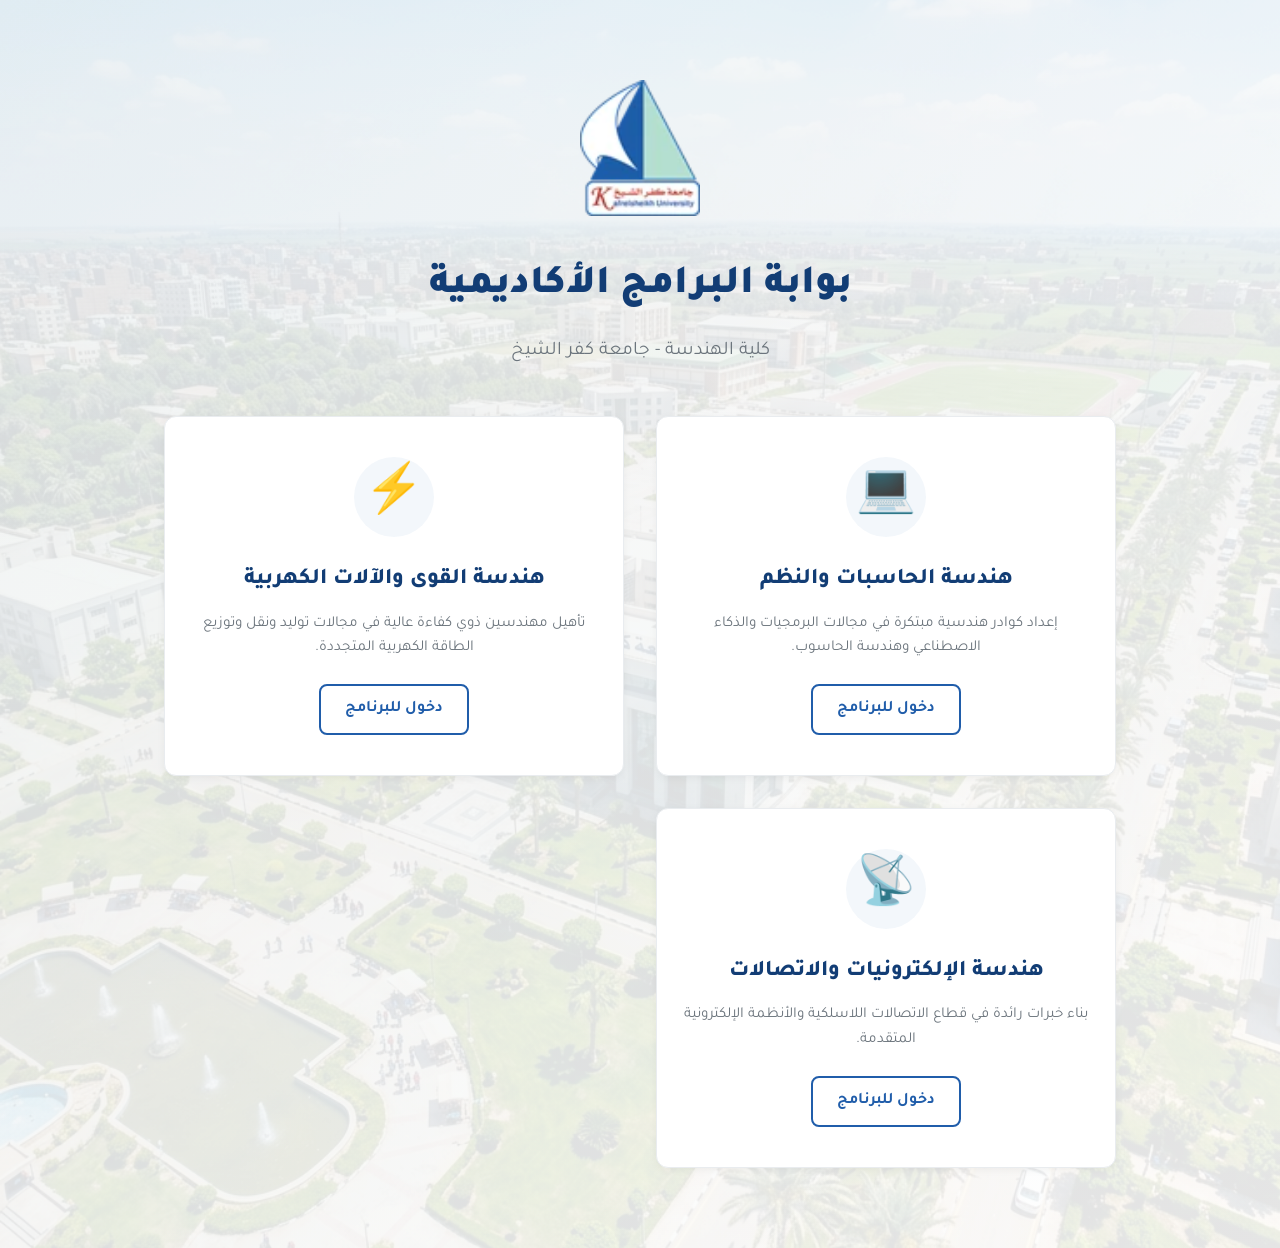
==== commit 77987dcc: "feat: add program switcher and dedicated strategy pages for communications, computer, and power prog" ====
--- a/index.html
+++ b/index.html
@@ -3,306 +3,138 @@
 <head>
   <meta charset="UTF-8">
   <meta name="viewport" content="width=device-width, initial-scale=1.0">
-  <title>برنامج هندسة الحاسبات والنظم | جامعة كفر الشيخ</title>
-  <meta name="description" content="الصفحة الرسمية لبرنامج هندسة الحاسبات والنظم بكلية الهندسة - جامعة كفر الشيخ.">
+  <title>بوابة البرامج الأكاديمية | كلية الهندسة جامعة كفر الشيخ</title>
+  <meta name="description" content="البوابة الرسمية لبرامج كلية الهندسة بجامعة كفر الشيخ.">
   <link rel="stylesheet" href="style.css">
+  <style>
+    .portal-hero {
+      min-height: 100vh;
+      display: flex;
+      align-items: center;
+      justify-content: center;
+      background: linear-gradient(135deg, #eef2f3 0%, #ffffff 100%);
+      position: relative;
+    }
+    .portal-hero::before {
+      content: "";
+      position: absolute;
+      top: 0; right: 0; width: 100%; height: 100%;
+      background: url('assets/images/campus-hero.png') no-repeat center center/cover;
+      opacity: 0.1;
+      z-index: 0;
+    }
+    .portal-content {
+      position: relative;
+      z-index: 1;
+      text-align: center;
+      width: 100%;
+    }
+    .portal-logo {
+      width: 120px;
+      margin-bottom: 24px;
+    }
+    .portal-title {
+      font-size: 2.5rem;
+      font-weight: 900;
+      color: var(--primary-dark);
+      margin-bottom: 16px;
+    }
+    .portal-subtitle {
+      font-size: 1.2rem;
+      color: var(--text-muted);
+      margin-bottom: 48px;
+    }
+    .portal-grid {
+      display: grid;
+      grid-template-columns: repeat(auto-fit, minmax(300px, 1fr));
+      gap: 32px;
+      max-width: 1000px;
+      margin: 0 auto;
+      padding: 0 24px;
+    }
+    .portal-card {
+      background: var(--bg-card);
+      border: 1px solid var(--border);
+      border-radius: var(--radius);
+      padding: 40px 24px;
+      text-align: center;
+      text-decoration: none;
+      color: inherit;
+      transition: var(--transition);
+      box-shadow: var(--shadow-sm);
+      display: flex;
+      flex-direction: column;
+      align-items: center;
+    }
+    .portal-card:hover {
+      transform: translateY(-8px);
+      box-shadow: var(--shadow-lg);
+      border-color: var(--primary);
+    }
+    .portal-icon {
+      font-size: 3rem;
+      margin-bottom: 24px;
+      width: 80px; height: 80px;
+      background: rgba(32, 93, 170, 0.05);
+      border-radius: 50%;
+      display: flex; align-items: center; justify-content: center;
+    }
+    .portal-card h2 {
+      font-size: 1.4rem;
+      font-weight: 800;
+      color: var(--primary-dark);
+      margin-bottom: 12px;
+    }
+    .portal-card p {
+      font-size: 0.95rem;
+      color: var(--text-muted);
+      line-height: 1.6;
+    }
+    .portal-card .btn-outline {
+      margin-top: 24px;
+      min-width: 140px;
+      padding: 10px 24px;
+      font-size: 1rem;
+    }
+  </style>
 </head>
 <body>
 
-<!-- ========== NAVBAR ========== -->
-<nav class="navbar" id="navbar">
-  <div class="container">
-    <a href="#" class="nav-logo">
-      <img src="assets/logo.png" alt="شعار جامعة كفر الشيخ">
-      <span>جامعة كفر الشيخ</span>
-    </a>
-    <ul class="nav-links" id="navLinks">
-      <li><a href="#hero">الرئيسية</a></li>
-      <li><a href="#vision-mission">الرؤية والرسالة</a></li>
-      <li><a href="#faculty">أعضاء هيئة التدريس</a></li>
-      <li><a href="#assistants">الهيئة المعاونة</a></li>
-      <li><a href="#regulations">اللائحة</a></li>
-      <li><a href="#more">روابط هامة</a></li>
-    </ul>
-    <button class="nav-toggle" id="navToggle" aria-label="القائمة">☰</button>
-  </div>
-</nav>
+<section class="portal-hero">
+  <div class="portal-content">
+    <img src="assets/logo.png" alt="شعار جامعة كفر الشيخ" class="portal-logo animate-in">
+    <h1 class="portal-title animate-in" style="animation-delay: 0.1s;">بوابة البرامج الأكاديمية</h1>
+    <p class="portal-subtitle animate-in" style="animation-delay: 0.2s;">كلية الهندسة - جامعة كفر الشيخ</p>
+    
+    <div class="portal-grid">
+      
+      <!-- Computer Engineering -->
+      <a href="computer.html" class="portal-card animate-in" style="animation-delay: 0.3s;">
+        <div class="portal-icon">💻</div>
+        <h2>هندسة الحاسبات والنظم</h2>
+        <p>إعداد كوادر هندسية مبتكرة في مجالات البرمجيات والذكاء الاصطناعي وهندسة الحاسوب.</p>
+        <span class="btn-outline">دخول للبرنامج</span>
+      </a>
 
-<!-- ========== HERO ========== -->
-<section class="hero" id="hero">
-  <div class="container">
-    <div class="hero-badge">
-      كلية الهندسة - جامعة كفر الشيخ
-    </div>
-    <h1>برنامج هندسة الحاسبات والنظم</h1>
-    <p>برنامج أكاديمي متميز يهدف إلى إعداد كوادر هندسية قادرة على الابتكار وتطوير التقنيات الحديثة لمواكبة متطلبات سوق العمل المحلي والدولي.</p>
-    <div class="hero-buttons">
-      <a href="#vision-mission" class="btn-primary">
-        تعرف على البرنامج
+      <!-- Power Engineering -->
+      <a href="power.html" class="portal-card animate-in" style="animation-delay: 0.4s;">
+        <div class="portal-icon">⚡</div>
+        <h2>هندسة القوى والآلات الكهربية</h2>
+        <p>تأهيل مهندسين ذوي كفاءة عالية في مجالات توليد ونقل وتوزيع الطاقة الكهربية المتجددة.</p>
+        <span class="btn-outline">دخول للبرنامج</span>
       </a>
-      <a href="#regulations" class="btn-outline">
-        تصفح اللائحة
+
+      <!-- Communications Engineering -->
+      <a href="communications.html" class="portal-card animate-in" style="animation-delay: 0.5s;">
+        <div class="portal-icon">📡</div>
+        <h2>هندسة الإلكترونيات والاتصالات</h2>
+        <p>بناء خبرات رائدة في قطاع الاتصالات اللاسلكية والأنظمة الإلكترونية المتقدمة.</p>
+        <span class="btn-outline">دخول للبرنامج</span>
       </a>
+
     </div>
   </div>
 </section>
 
-<!-- ========== VISION & MISSION ========== -->
-<section id="vision-mission">
-  <div class="container">
-    <div class="accent-line"></div>
-    <h2 class="section-title">رؤية ورسالة البرنامج</h2>
-    <p class="section-subtitle">نسعى دائماً للتميز الأكاديمي والريادة في مجال هندسة الحاسبات والنظم.</p>
-    
-    <div class="vision-mission-grid">
-      <div class="vm-card">
-        <div class="vm-icon">👁️</div>
-        <h3>الرؤية</h3>
-        <p>"أن يكون برنامج هندسة الحاسبات والنظم مواكباً للتطور التكنولوجي ذو مكانة محلية واقليمية ودولية متميزة تتسم بجودة الأداء."</p>
-      </div>
-      
-      <div class="vm-card">
-        <div class="vm-icon">🎯</div>
-        <h3>الرسالة</h3>
-        <p>"يهدف برنامج هندسة الحاسبات والنظم إلى تخريج مهندسين مؤهلين يمتلكون المهارات والمعرفة التي تساعدهم على المنافسة في سوق العمل ومواكبة متطلباته، كما يحرص البرنامج على إعداد خريجين مدركين لمسؤولياتهم تجاه المجتمع والبيئة، ملتزمين بأخلاقيات المهنة، وقادرين على إجراء بحوث علمية وتطبيقية تخدم المجتمع وتسهم في التنمية المستدامة، مع توفير بيئة تعليمية محفزة تدعم الابتكار والتعلم المستمر."</p>
-      </div>
-    </div>
-  </div>
-</section>
-
-<!-- ========== FACULTY ========== -->
-<section id="faculty" style="background-color: var(--bg-card);">
-  <div class="container">
-    <div class="accent-line"></div>
-    <h2 class="section-title">أعضاء هيئة التدريس</h2>
-    <p class="section-subtitle">نخبة من الأساتذة ذوي الكفاءة العالية لتقديم أفضل مستوى تعليمي.</p>
-    
-    <div class="table-container animate-in">
-      <table class="styled-table">
-        <thead>
-          <tr>
-            <th>م</th>
-            <th>الاسم</th>
-            <th>الدرجة العلمية</th>
-            <th>التخصص</th>
-          </tr>
-        </thead>
-        <tbody>
-          <tr>
-            <td>١</td>
-            <td>د/ علي عبد الغفار صقر</td>
-            <td>أستاذ مساعد</td>
-            <td>هندسة الحاسبات والنظم</td>
-          </tr>
-          <tr>
-            <td>٢</td>
-            <td>د/ عبد الفتاح عطية هليل</td>
-            <td>أستاذ مساعد</td>
-            <td>هندسة الحاسبات والنظم</td>
-          </tr>
-          <tr>
-            <td>٣</td>
-            <td>د/ حمدي كمال المنير</td>
-            <td>أستاذ مساعد</td>
-            <td>هندسة الحاسبات والنظم</td>
-          </tr>
-          <tr>
-            <td>٤</td>
-            <td>د/ غادة مصطفى هميسة</td>
-            <td>مدرس</td>
-            <td>هندسة الحاسبات والنظم</td>
-          </tr>
-          <tr>
-            <td>٥</td>
-            <td>د/ هبه جمال</td>
-            <td>مدرس</td>
-            <td>هندسة الحاسبات والنظم</td>
-          </tr>
-          <tr>
-            <td>٦</td>
-            <td>د/ هبه البحيري</td>
-            <td>مدرس</td>
-            <td>هندسة الحاسبات والنظم</td>
-          </tr>
-          <tr>
-            <td>٧</td>
-            <td>د/ نرمين جمال</td>
-            <td>مدرس</td>
-            <td>هندسة الحاسبات والنظم</td>
-          </tr>
-        </tbody>
-      </table>
-    </div>
-  </div>
-</section>
-
-<!-- ========== TEACHING ASSISTANTS ========== -->
-<section id="assistants">
-  <div class="container">
-    <div class="accent-line"></div>
-    <h2 class="section-title">الهيئة المعاونة</h2>
-    <p class="section-subtitle">الطاقم المعاون من المدرسين المساعدين والمعيدين الداعمين للعملية التعليمية.</p>
-    
-    <div class="table-container animate-in">
-      <table class="styled-table">
-        <thead>
-          <tr>
-            <th>م</th>
-            <th>الاسم</th>
-            <th>الوظيفة</th>
-          </tr>
-        </thead>
-        <tbody>
-          <tr>
-            <td>١</td>
-            <td>م/ دينا عادل</td>
-            <td>مدرس مساعد / معيد</td>
-          </tr>
-          <tr>
-            <td>٢</td>
-            <td>م/ ندى محمد</td>
-            <td>مدرس مساعد / معيد</td>
-          </tr>
-          <tr>
-            <td>٣</td>
-            <td>م/ كامل محمد</td>
-            <td>مدرس مساعد / معيد</td>
-          </tr>
-          <tr>
-            <td>٤</td>
-            <td>م/ سلمى سامح</td>
-            <td>مدرس مساعد / معيد</td>
-          </tr>
-          <tr>
-            <td>٥</td>
-            <td>م/ آلاء سامي</td>
-            <td>مدرس مساعد / معيد</td>
-          </tr>
-          <tr>
-            <td>٦</td>
-            <td>م/ محمد حسن</td>
-            <td>مدرس مساعد / معيد</td>
-          </tr>
-          <tr>
-            <td>٧</td>
-            <td>م/ منة الخولي</td>
-            <td>مدرس مساعد / معيد</td>
-          </tr>
-        </tbody>
-      </table>
-    </div>
-  </div>
-</section>
-
-<!-- ========== REGULATIONS ========== -->
-<section id="regulations" style="background-color: var(--bg-card);">
-  <div class="container">
-    <div class="accent-line"></div>
-    <h2 class="section-title">لائحة البرنامج</h2>
-    <p class="section-subtitle">الضوابط والقوانين المنظمة للدراسة ببرنامج هندسة الحاسبات والنظم.</p>
-    
-    <div class="table-container animate-in">
-      <table class="styled-table">
-        <thead>
-          <tr>
-            <th>البند</th>
-            <th>الوصف / التفاصيل</th>
-          </tr>
-        </thead>
-        <tbody>
-          <tr>
-            <td>نظام الدراسة</td>
-            <td>يعتمد البرنامج نظام الساعات المعتمدة.</td>
-          </tr>
-          <tr>
-            <td>متطلبات التخرج</td>
-            <td>استكمال جميع الساعات المعتمدة المقررة بنجاح وفقاً للمسار الأكاديمي.</td>
-          </tr>
-          <tr>
-            <td>قيد الطلاب</td>
-            <td>يخضع لقواعد التنسيق واللوائح الداخلية للكلية والجامعة.</td>
-          </tr>
-          <tr>
-            <td>الامتحانات</td>
-            <td>تُعقد بناءً على المعايير الأكاديمية لضمان تقييم دقيق لمخرجات التعلم.</td>
-          </tr>
-          <tr>
-            <td colspan="2" style="text-align: center; color: var(--text-muted);">
-              <em>سيتم إضافة المزيد من تفاصيل اللائحة في التحديثات القادمة</em>
-            </td>
-          </tr>
-        </tbody>
-      </table>
-    </div>
-  </div>
-</section>
-
-<!-- ========== MORE LINKS (PLACEHOLDERS) ========== -->
-<section id="more">
-  <div class="container">
-    <div class="accent-line"></div>
-    <h2 class="section-title">المزيد عن البرنامج</h2>
-    <p class="section-subtitle">استكشف المزيد من المعلومات حول مميزات وادارة البرنامج.</p>
-    
-    <div class="program-sections-grid">
-      <a href="#" class="p-section-card">
-        <div class="p-section-icon">✨</div>
-        <h3>السمات المميزة للبرنامج</h3>
-        <p>تعرف على ما يجعل برنامج هندسة الحاسبات والنظم فريداً من نوعه ومطلوباً في سوق العمل.</p>
-        <div class="arrow">استكشف ←</div>
-      </a>
-      
-      <a href="#" class="p-section-card">
-        <div class="p-section-icon">🏛️</div>
-        <h3>مجلس إدارة البرنامج</h3>
-        <p>تعرف على تشكيل مجلس إدارة البرنامج والمسؤولين عن تطوير ومتابعة العملية التعليمية.</p>
-        <div class="arrow">استكشف ←</div>
-      </a>
-      
-      <a href="#" class="p-section-card">
-        <div class="p-section-icon">🌍</div>
-        <h3>الطلاب الوافدين</h3>
-        <p>دليل مخصص للطلاب الدوليين حول كيفية الالتحاق بالبرنامج والخدمات المقدمة لهم.</p>
-        <div class="arrow">استكشف ←</div>
-      </a>
-    </div>
-  </div>
-</section>
-
-<!-- ========== FOOTER ========== -->
-<footer class="footer">
-  <div class="container">
-    <p>© ٢٠٢٦ كلية الهندسة - جامعة كفر الشيخ | برنامج هندسة الحاسبات والنظم</p>
-    <div class="footer-links">
-      <a href="https://www.kfs.edu.eg" target="_blank">موقع الجامعة الرئيسي</a>
-      <a href="#">تواصل معنا</a>
-      <a href="#">الشروط والأحكام</a>
-    </div>
-  </div>
-</footer>
-
-<script>
-// Mobile nav toggle
-const navToggle = document.getElementById('navToggle');
-const navLinks = document.getElementById('navLinks');
-navToggle.addEventListener('click', () => navLinks.classList.toggle('active'));
-navLinks.querySelectorAll('a').forEach(a => a.addEventListener('click', () => navLinks.classList.remove('active')));
-
-// Scroll animations
-const observer = new IntersectionObserver((entries) => {
-  entries.forEach(e => { if(e.isIntersecting) { e.target.classList.add('animate-in'); observer.unobserve(e.target); } });
-}, { threshold: 0.1 });
-document.querySelectorAll('.vm-card, .table-container, .p-section-card').forEach(el => observer.observe(el));
-
-// Navbar background on scroll
-window.addEventListener('scroll', () => {
-  const navbar = document.getElementById('navbar');
-  if (window.scrollY > 50) {
-    navbar.style.boxShadow = '0 4px 16px rgba(0,0,0,0.1)';
-  } else {
-    navbar.style.boxShadow = '0 2px 8px rgba(0,0,0,0.05)';
-  }
-});
-</script>
 </body>
 </html>
--- a/style.css
+++ b/style.css
@@ -249,4 +249,149 @@
   .hero h1 { font-size:2rem; }
   section { padding:60px 0; }
   .section-title { font-size:1.8rem; }
-}
+  .strategies-grid { grid-template-columns:1fr; }
+  .program-switcher { padding: 8px 16px; font-size: 0.9rem; }
+  .switcher-links { gap: 12px; }
+}
+
+/* === PROGRAM SWITCHER === */
+.program-switcher {
+  background: var(--primary-dark);
+  color: rgba(255,255,255,0.9);
+  padding: 8px 24px;
+  font-size: 0.95rem;
+}
+.program-switcher .container {
+  display: flex;
+  align-items: center;
+  justify-content: space-between;
+  flex-wrap: wrap;
+  gap: 12px;
+}
+.switcher-links {
+  display: flex;
+  gap: 20px;
+  flex-wrap: wrap;
+}
+.switcher-links a {
+  color: rgba(255,255,255,0.7);
+  text-decoration: none;
+  font-weight: 500;
+  transition: var(--transition);
+  padding: 4px 8px;
+  border-radius: 4px;
+}
+.switcher-links a:hover, .switcher-links a.active {
+  color: #fff;
+  background: rgba(255,255,255,0.1);
+}
+
+/* Navbar offset for switcher */
+.navbar {
+  top: 40px;
+}
+@media (max-width: 768px) {
+  .navbar { top: auto; position: relative; }
+  .nav-links { top: 100%; }
+}
+
+/* === STRATEGIES PAGE === */
+.strategy-hero {
+  background: linear-gradient(135deg, var(--primary) 0%, var(--primary-dark) 100%);
+  color: #fff;
+  padding: 100px 0 60px;
+  margin-top: 40px;
+}
+@media (max-width: 768px) { .strategy-hero { margin-top: 0; } }
+.strategy-hero h1 { font-size: 2.5rem; font-weight: 800; margin-bottom: 16px; }
+.strategy-hero .section-subtitle { color: rgba(255,255,255,0.8); margin-bottom: 0; }
+
+.strategy-intro {
+  background: var(--bg-card);
+  padding: 32px;
+  border-radius: var(--radius);
+  border: 1px solid var(--border);
+  box-shadow: var(--shadow-sm);
+  font-size: 1.15rem;
+  line-height: 1.8;
+  color: var(--text);
+  margin-top: -30px;
+  position: relative;
+  z-index: 10;
+  text-align: center;
+}
+
+.strategies-grid {
+  display: grid;
+  grid-template-columns: repeat(auto-fit, minmax(280px, 1fr));
+  gap: 24px;
+}
+.strategy-card {
+  background: var(--bg-card);
+  border: 1px solid var(--border);
+  border-radius: var(--radius);
+  padding: 24px;
+  box-shadow: var(--shadow-sm);
+  transition: var(--transition);
+}
+.strategy-card:hover { box-shadow: var(--shadow); border-color: var(--primary-light); }
+.s-icon {
+  font-size: 2rem;
+  margin-bottom: 16px;
+  background: rgba(32, 93, 170, 0.08);
+  width: 60px; height: 60px;
+  display: flex; align-items: center; justify-content: center;
+  border-radius: 12px;
+}
+.strategy-card h3 { font-size: 1.3rem; font-weight: 800; margin-bottom: 12px; color: var(--primary-dark); }
+.strategy-card p { font-size: 1rem; color: var(--text-muted); line-height: 1.6; margin-bottom: 16px; }
+
+.btn-read-more {
+  background: none;
+  border: none;
+  color: var(--primary);
+  font-weight: 700;
+  cursor: pointer;
+  font-family: inherit;
+  font-size: 0.95rem;
+  padding: 0;
+  display: inline-flex;
+  align-items: center;
+  transition: var(--transition);
+}
+.btn-read-more:hover { color: var(--primary-dark); text-decoration: underline; }
+
+.s-details {
+  max-height: 0;
+  overflow: hidden;
+  opacity: 0;
+  transition: all 0.4s ease;
+  font-size: 0.95rem;
+  color: var(--text);
+  line-height: 1.7;
+  border-top: 1px dashed var(--border);
+}
+
+.mt-4 { margin-top: 24px; }
+.mt-5 { margin-top: 48px; }
+
+.btn-download-pdf {
+  display: inline-flex;
+  align-items: center;
+  gap: 12px;
+  background: var(--primary);
+  color: #fff;
+  padding: 14px 28px;
+  border-radius: 8px;
+  font-size: 1.1rem;
+  font-weight: 700;
+  text-decoration: none;
+  margin-top: 24px;
+  box-shadow: var(--shadow);
+  transition: var(--transition);
+}
+.btn-download-pdf:hover {
+  background: var(--primary-dark);
+  transform: translateY(-2px);
+  box-shadow: var(--shadow-lg);
+}
